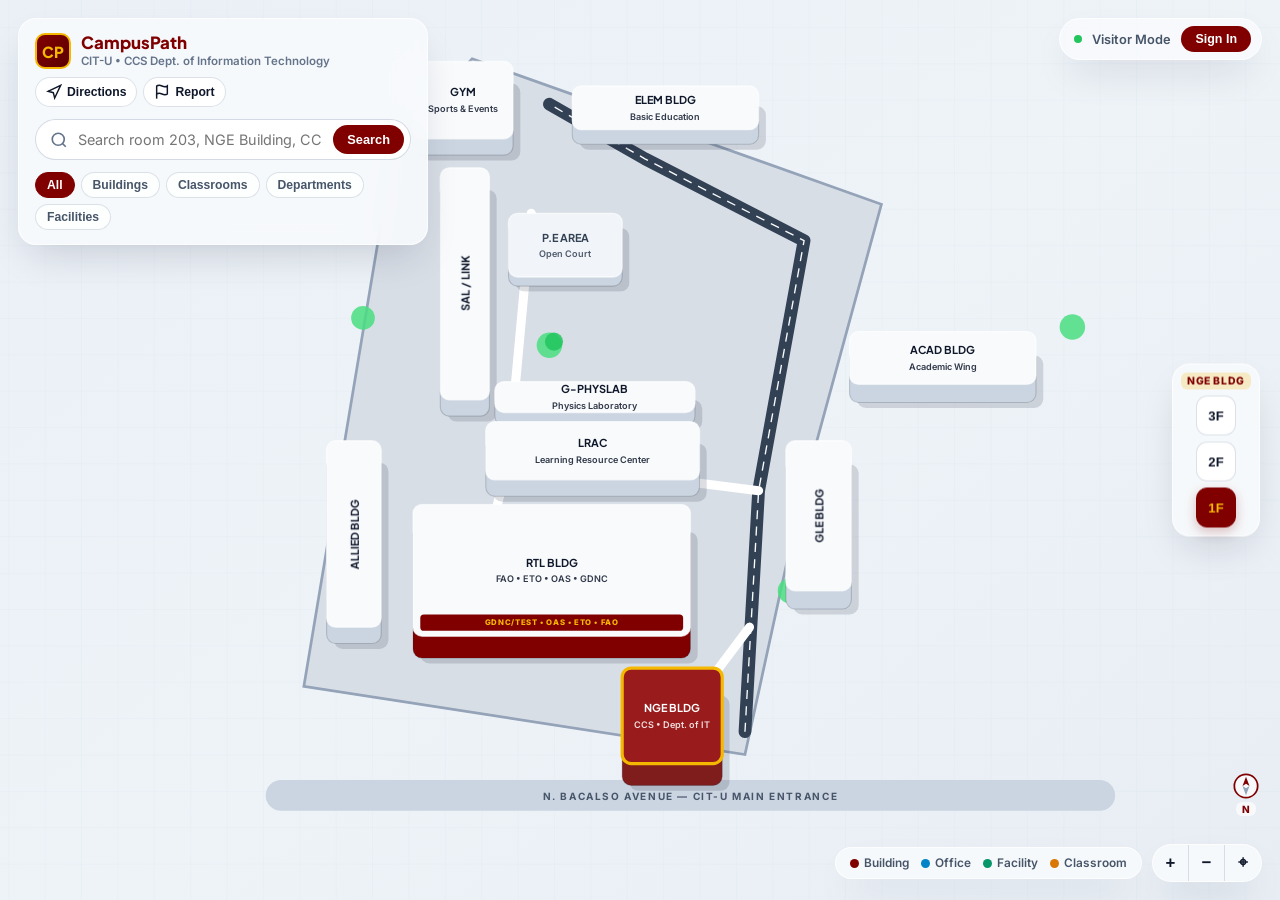
==== src/main/resources/static/index.html @ 9e11b443 "frontend added" ====
<!DOCTYPE html>
<html lang="en">
<head>
    <meta charset="UTF-8">
    <meta name="viewport" content="width=device-width, initial-scale=1.0">
    <title>CampusPath | CIT-U Interactive Campus Wayfinding</title>
    <link rel="preconnect" href="https://fonts.googleapis.com">
    <link rel="preconnect" href="https://fonts.gstatic.com" crossorigin>
    <link href="https://fonts.googleapis.com/css2?family=Inter:wght@400;500;600;700&family=Plus+Jakarta+Sans:wght@600;700;800&display=swap" rel="stylesheet">
    <link rel="stylesheet" href="css/styles.css">
</head>
<body>
    <!-- Full-Bleed 2.5D Interactive Campus Map Canvas -->
    <div id="mapViewport" class="map-viewport" aria-label="Interactive CIT-U Campus Map">
        <svg id="campusSvg" class="campus-svg" viewBox="0 0 1400 950" preserveAspectRatio="xMidYMid slice">
            <defs>
                <filter id="softShadow" x="-20%" y="-20%" width="140%" height="140%">
                    <feDropShadow dx="0" dy="8" stdDeviation="8" flood-color="#0f172a" flood-opacity="0.14"/>
                </filter>
                <filter id="pinShadow" x="-40%" y="-40%" width="180%" height="180%">
                    <feDropShadow dx="0" dy="4" stdDeviation="4" flood-color="#0f172a" flood-opacity="0.28"/>
                </filter>
                <linearGradient id="groundGrad" x1="0%" y1="0%" x2="100%" y2="100%">
                    <stop offset="0%" stop-color="#e8eef5"/>
                    <stop offset="50%" stop-color="#eef3f8"/>
                    <stop offset="100%" stop-color="#e2e9f0"/>
                </linearGradient>
                <linearGradient id="maroonRoof" x1="0%" y1="0%" x2="100%" y2="100%">
                    <stop offset="0%" stop-color="#991b1b"/>
                    <stop offset="100%" stop-color="#800000"/>
                </linearGradient>
                <linearGradient id="goldAccent" x1="0%" y1="0%" x2="100%" y2="100%">
                    <stop offset="0%" stop-color="#fcd34d"/>
                    <stop offset="100%" stop-color="#f5b800"/>
                </linearGradient>
                <pattern id="gridPattern" width="40" height="40" patternUnits="userSpaceOnUse">
                    <path d="M 40 0 L 0 0 0 40" fill="none" stroke="#cbd5e1" stroke-width="0.6" stroke-opacity="0.45"/>
                </pattern>
            </defs>

            <g id="mapWorld">
                <!-- Base Campus Ground -->
                <rect x="-400" y="-400" width="2200" height="1750" fill="url(#groundGrad)"/>
                <rect x="-400" y="-400" width="2200" height="1750" fill="url(#gridPattern)"/>

                <!-- CIT-U Vicinity Map Perimeter & Roadway -->
                <g id="campusRoads" pointer-events="none">
                    <!-- Campus Ground Polygon (matching CIT-U Vicinity Map) -->
                    <polygon points="430,75 880,235 790,565 730,840 245,765 345,165" fill="#d8dee6" stroke="#94a3b8" stroke-width="3"/>

                    <!-- Main Internal Campus Road (East-to-North curve) -->
                    <path d="M 730 815 L 745 550 L 795 275 L 620 185 L 515 125" fill="none" stroke="#334155" stroke-width="14" stroke-linecap="round" stroke-linejoin="round"/>
                    <path d="M 730 815 L 745 550 L 795 275 L 620 185 L 515 125" fill="none" stroke="#f8fafc" stroke-width="1.5" stroke-dasharray="10 8"/>

                    <!-- Secondary Walkways -->
                    <path d="M 745 550 L 470 515 L 430 680" fill="none" stroke="#ffffff" stroke-width="10" stroke-linecap="round" stroke-linejoin="round"/>
                    <path d="M 735 700 L 660 800" fill="none" stroke="#ffffff" stroke-width="10" stroke-linecap="round"/>
                    <path d="M 470 515 L 495 245" fill="none" stroke="#ffffff" stroke-width="10" stroke-linecap="round"/>

                    <!-- N. Bacalso Ave / South Entrance -->
                    <path d="M 220 885 L 1120 885" stroke="#cbd5e1" stroke-width="34" stroke-linecap="round"/>
                    <text x="670" y="890" text-anchor="middle" class="road-label">N. BACALSO AVENUE — CIT-U MAIN ENTRANCE</text>
                </g>

                <!-- Trees & Campus Landscaping -->
                <g id="campusTrees" pointer-events="none">
                    <circle cx="515" cy="390" r="14" fill="#4ade80" opacity="0.85"/>
                    <circle cx="520" cy="386" r="10" fill="#22c55e" opacity="0.85"/>
                    <circle cx="885" cy="395" r="15" fill="#4ade80" opacity="0.85"/>
                    <circle cx="890" cy="391" r="10" fill="#22c55e" opacity="0.85"/>
                    <circle cx="620" cy="660" r="14" fill="#4ade80" opacity="0.85"/>
                    <circle cx="780" cy="660" r="14" fill="#4ade80" opacity="0.85"/>
                    <circle cx="310" cy="360" r="13" fill="#4ade80" opacity="0.85"/>
                    <circle cx="1090" cy="370" r="14" fill="#4ade80" opacity="0.85"/>
                </g>

                <!-- 2.5D Isometric Building Footprints (rendered & enhanced by map.js) -->
                <g id="buildingsLayer"></g>

                <!-- Active Building Floor Plan Overlay (when inspecting 1F/2F/3F) -->
                <g id="floorPlanLayer"></g>

                <!-- Route Guidance Polyline Layer -->
                <g id="routeLayer"></g>

                <!-- Color-Coded Location Pins Layer -->
                <g id="pinsLayer"></g>
            </g>
        </svg>

        <!-- Compass Rose -->
        <div class="compass-badge" title="Campus Orientation (North Up)">
            <svg width="28" height="28" viewBox="0 0 24 24" fill="none">
                <circle cx="12" cy="12" r="10" stroke="#800000" stroke-width="1.5" fill="rgba(248,250,252,0.9)"/>
                <polygon points="12,4 15,12 12,10 9,12" fill="#800000"/>
                <polygon points="12,20 15,12 12,14 9,12" fill="#94a3b8"/>
            </svg>
            <span>N</span>
        </div>
    </div>

    <!-- TOP-LEFT FLOATING OMNI-SEARCH & ACTION BAR -->
    <aside class="floating-top-left">
        <div class="brand-search-card glass-panel">
            <div class="brand-row">
                <div class="brand-identity">
                    <span class="brand-crest">CP</span>
                    <div>
                        <h1 class="brand-title">CampusPath</h1>
                        <p class="brand-subtitle">CIT-U • CCS Dept. of Information Technology</p>
                    </div>
                </div>
                <div class="quick-nav-actions">
                    <button id="toggleDirectionsBtn" class="icon-pill-btn" title="Campus Directions">
                        <svg width="16" height="16" viewBox="0 0 24 24" fill="none" stroke="currentColor" stroke-width="2.2">
                            <polygon points="3 11 22 2 13 21 11 13 3 11"/>
                        </svg>
                        <span>Directions</span>
                    </button>
                    <button id="openReportNavBtn" class="icon-pill-btn" title="Report Outdated Info">
                        <svg width="16" height="16" viewBox="0 0 24 24" fill="none" stroke="currentColor" stroke-width="2.2">
                            <path d="M4 15s1-1 4-1 5 2 8 2 4-1 4-1V3s-1 1-4 1-5-2-8-2-4 1-4 1z"/>
                            <line x1="4" y1="22" x2="4" y2="15"/>
                        </svg>
                        <span>Report</span>
                    </button>
                    <button id="openAdminBtn" class="icon-pill-btn admin-only hidden" title="Administrator Dashboard">
                        <svg width="16" height="16" viewBox="0 0 24 24" fill="none" stroke="currentColor" stroke-width="2.2">
                            <rect x="3" y="3" width="7" height="7"/><rect x="14" y="3" width="7" height="7"/>
                            <rect x="14" y="14" width="7" height="7"/><rect x="3" y="14" width="7" height="7"/>
                        </svg>
                        <span>Admin</span>
                    </button>
                </div>
            </div>

            <!-- Omni-Search Input Pill -->
            <div class="search-pill">
                <svg class="search-icon" width="18" height="18" viewBox="0 0 24 24" fill="none" stroke="currentColor" stroke-width="2.2">
                    <circle cx="11" cy="11" r="8"/><line x1="21" y1="21" x2="16.65" y2="16.65"/>
                </svg>
                <input
                    type="text"
                    id="omniSearchInput"
                    placeholder="Search room 203, NGE Building, CCS, Wildcat Lab..."
                    autocomplete="off"
                    aria-label="Search campus locations"
                >
                <button id="clearSearchBtn" class="clear-btn hidden" title="Clear search">&times;</button>
                <button id="searchSubmitBtn" class="search-go-btn">Search</button>
            </div>

            <!-- Instant Category Filter Chips -->
            <div class="filter-chips" role="tablist" aria-label="Location categories">
                <button class="chip active" data-category="ALL">All</button>
                <button class="chip" data-category="BUILDING">Buildings</button>
                <button class="chip" data-category="CLASSROOM">Classrooms</button>
                <button class="chip" data-category="DEPARTMENT">Departments</button>
                <button class="chip" data-category="FACILITY">Facilities</button>
            </div>
        </div>

        <!-- Search Results / Empty State Dropdown -->
        <div id="searchResultsPanel" class="search-results-panel glass-panel hidden"></div>

        <!-- Route Guidance Overlay Card (MazeMap-inspired) -->
        <div id="routePanel" class="route-panel glass-panel hidden">
            <div class="panel-header">
                <div>
                    <span class="eyebrow">Campus Navigation</span>
                    <h2>Route Guidance</h2>
                </div>
                <button id="closeRouteBtn" class="close-icon-btn" aria-label="Close route guidance">&times;</button>
            </div>

            <div class="route-inputs">
                <div class="route-field">
                    <span class="dot origin-dot"></span>
                    <select id="startLocationSelect" aria-label="Starting Point">
                        <option value="">Select Starting Point...</option>
                    </select>
                </div>
                <button id="swapRouteBtn" class="swap-btn" title="Swap origin and destination">⇅</button>
                <div class="route-field">
                    <span class="dot dest-dot"></span>
                    <select id="destinationSelect" aria-label="Destination">
                        <option value="">Select Destination...</option>
                    </select>
                </div>
            </div>

            <div id="routeValidationBanner" class="validation-banner hidden"></div>

            <div class="route-actions">
                <button id="getDirectionsBtn" class="primary-btn full-width">Get Directions</button>
            </div>

            <div id="routeGuidanceResult" class="route-guidance-result hidden"></div>
        </div>
    </aside>

    <!-- TOP-RIGHT AUTHENTICATION & ROLE-AWARE ACCOUNT PILL -->
    <header class="floating-top-right">
        <div id="authLoggedOutPill" class="account-pill glass-panel">
            <span class="guest-dot"></span>
            <span class="account-status-text">Visitor Mode</span>
            <button id="openLoginModalBtn" class="pill-cta-btn">Sign In</button>
        </div>

        <div id="authLoggedInPill" class="account-pill glass-panel hidden">
            <div id="userAvatar" class="user-avatar">U</div>
            <div class="user-meta">
                <span id="userNameLabel" class="user-name">User</span>
                <span id="userRoleBadge" class="role-badge">STUDENT</span>
            </div>
            <button id="logoutBtn" class="pill-ghost-btn">Logout</button>
        </div>
    </header>

    <!-- SIDE-DOCKED VERTICAL FLOOR SWITCHER (1F, 2F, 3F) -->
    <div id="floorSwitcher" class="floor-switcher glass-panel hidden" aria-label="Building Floor Switcher">
        <div class="floor-building-tag" id="floorBuildingLabel">NGE</div>
        <button class="floor-btn" data-floor="4">4F</button>
        <button class="floor-btn" data-floor="3">3F</button>
        <button class="floor-btn" data-floor="2">2F</button>
        <button class="floor-btn active" data-floor="1">1F</button>
    </div>

    <!-- BOTTOM-RIGHT MAP CONTROLS & PIN LEGEND -->
    <div class="floating-bottom-right">
        <div class="legend-pill glass-panel">
            <span class="legend-item"><i class="pin-dot building"></i>Building</span>
            <span class="legend-item"><i class="pin-dot office"></i>Office</span>
            <span class="legend-item"><i class="pin-dot facility"></i>Facility</span>
            <span class="legend-item"><i class="pin-dot classroom"></i>Classroom</span>
        </div>
        <div class="zoom-controls glass-panel">
            <button id="zoomInBtn" title="Zoom In">+</button>
            <button id="zoomOutBtn" title="Zoom Out">&minus;</button>
            <button id="resetViewBtn" title="Reset Campus View">&#8982;</button>
        </div>
    </div>

    <!-- SLIDE-OVER LOCATION DETAIL CARD (Mappedin & Concept3D-inspired) -->
    <section id="detailDrawer" class="detail-drawer glass-panel hidden" aria-label="Location Details">
        <button id="closeDetailBtn" class="close-icon-btn drawer-close" aria-label="Close location details">&times;</button>
        <div id="detailContent"></div>
    </section>

    <!-- LOGIN MODAL -->
    <div id="loginModal" class="modal-backdrop hidden" role="dialog" aria-modal="true" aria-labelledby="loginModalTitle">
        <div class="modal-card glass-panel">
            <div class="panel-header">
                <div>
                    <span class="eyebrow">CIT-U Account</span>
                    <h2 id="loginModalTitle">Sign in to CampusPath</h2>
                </div>
                <button id="closeLoginModalBtn" class="close-icon-btn" aria-label="Close login">&times;</button>
            </div>
            <form id="loginForm" class="modal-form">
                <label class="field-label">
                    Institutional Email
                    <input type="email" id="loginEmail" placeholder="e.g. albert.reyna@cit.edu" required>
                </label>
                <label class="field-label">
                    Password
                    <input type="password" id="loginPassword" placeholder="Enter your password" required>
                </label>
                <div id="loginErrorMsg" class="validation-banner hidden"></div>
                <button type="submit" class="primary-btn full-width">Sign In</button>
            </form>
        </div>
    </div>

    <!-- INFORMATION REPORTING MODAL -->
    <div id="reportModal" class="modal-backdrop hidden" role="dialog" aria-modal="true" aria-labelledby="reportModalTitle">
        <div class="modal-card glass-panel">
            <div class="panel-header">
                <div>
                    <span class="eyebrow">Help Keep CampusPath Accurate</span>
                    <h2 id="reportModalTitle">Report Outdated Info</h2>
                </div>
                <button id="closeReportModalBtn" class="close-icon-btn" aria-label="Close report modal">&times;</button>
            </div>
            <form id="reportForm" class="modal-form">
                <label class="field-label">
                    Location
                    <select id="reportLocationSelect" required></select>
                </label>
                <label class="field-label">
                    Issue Description
                    <textarea id="reportMessage" rows="4" placeholder="Describe what is outdated or incorrect (e.g., room reassigned, new office hours, closed entrance)..." required></textarea>
                </label>
                <div id="reportFeedbackBanner" class="feedback-banner hidden"></div>
                <button type="submit" class="primary-btn full-width">Submit Report</button>
            </form>
        </div>
    </div>

    <!-- ADMINISTRATOR DASHBOARD DRAWER (Visible Only to ADMIN Role) -->
    <div id="adminModal" class="modal-backdrop hidden" role="dialog" aria-modal="true" aria-labelledby="adminModalTitle">
        <div class="admin-drawer glass-panel">
            <div class="panel-header admin-header">
                <div>
                    <span class="eyebrow">Administrator Workspace</span>
                    <h2 id="adminModalTitle">CampusPath Management Console</h2>
                </div>
                <button id="closeAdminModalBtn" class="close-icon-btn" aria-label="Close admin console">&times;</button>
            </div>

            <div class="admin-tabs" role="tablist">
                <button class="admin-tab active" data-admin-tab="locations">Locations</button>
                <button class="admin-tab" data-admin-tab="buildingsRooms">Buildings &amp; Floors / Rooms</button>
                <button class="admin-tab" data-admin-tab="reports">Location Reports Queue</button>
            </div>

            <div class="admin-body">
                <!-- TAB 1: LOCATIONS CRUD -->
                <div id="adminTabLocations" class="admin-tab-pane active">
                    <form id="adminLocationForm" class="admin-form-grid">
                        <input type="hidden" id="editLocationId">
                        <input type="text" id="adminLocName" placeholder="Location Name (e.g., NGE Building)" required>
                        <select id="adminLocType" required>
                            <option value="Building">Building</option>
                            <option value="Office">Office</option>
                            <option value="Facility">Facility</option>
                            <option value="Classroom">Classroom</option>
                        </select>
                        <input type="text" id="adminLocDesc" placeholder="Description / Coordinates / Notes" required>
                        <div class="form-btn-group">
                            <button type="submit" id="saveLocationBtn" class="primary-btn">Add Location</button>
                            <button type="button" id="cancelEditLocBtn" class="ghost-btn hidden">Cancel</button>
                        </div>
                    </form>
                    <div id="adminLocationsTable" class="admin-table-wrap"></div>
                </div>

                <!-- TAB 2: BUILDINGS & FLOORS / ROOMS CRUD -->
                <div id="adminTabBuildingsRooms" class="admin-tab-pane">
                    <div class="admin-split-grid">
                        <div class="admin-subcard">
                            <h3>Buildings</h3>
                            <form id="adminBuildingForm" class="admin-form-stack">
                                <input type="hidden" id="editBuildingId">
                                <input type="text" id="adminBldName" placeholder="Building Name (e.g., NGE Building)" required>
                                <input type="text" id="adminBldDesc" placeholder="Building Description" required>
                                <select id="adminBldLocSelect" required></select>
                                <div class="form-btn-group">
                                    <button type="submit" id="saveBuildingBtn" class="primary-btn">Add Building</button>
                                    <button type="button" id="cancelEditBldBtn" class="ghost-btn hidden">Cancel</button>
                                </div>
                            </form>
                            <div id="adminBuildingsTable" class="admin-table-wrap"></div>
                        </div>

                        <div class="admin-subcard">
                            <h3>Floors &amp; Rooms</h3>
                            <form id="adminRoomForm" class="admin-form-stack">
                                <input type="hidden" id="editRoomId">
                                <div class="two-col">
                                    <select id="adminRoomBuildingSelect" required></select>
                                    <select id="adminRoomDeptSelect" required></select>
                                </div>
                                <div class="three-col">
                                    <input type="text" id="adminRoomNumber" placeholder="Room # (e.g., 203)" required>
                                    <input type="text" id="adminRoomName" placeholder="Room Name (e.g., IT Lab 2)" required>
                                    <select id="adminRoomFloor" required>
                                        <option value="1">1F (Floor 1)</option>
                                        <option value="2">2F (Floor 2)</option>
                                        <option value="3">3F (Floor 3)</option>
                                        <option value="4">4F (Floor 4)</option>
                                    </select>
                                </div>
                                <div class="form-btn-group">
                                    <button type="submit" id="saveRoomBtn" class="primary-btn">Add Room</button>
                                    <button type="button" id="cancelEditRoomBtn" class="ghost-btn hidden">Cancel</button>
                                </div>
                            </form>
                            <div id="adminRoomsTable" class="admin-table-wrap"></div>
                        </div>
                    </div>
                </div>

                <!-- TAB 3: LOCATION REPORTS QUEUE -->
                <div id="adminTabReports" class="admin-tab-pane">
                    <div class="reports-toolbar">
                        <span class="toolbar-label">Filter Queue:</span>
                        <div class="filter-chips">
                            <button class="chip report-filter active" data-report-status="ALL">All</button>
                            <button class="chip report-filter" data-report-status="PENDING">PENDING</button>
                            <button class="chip report-filter" data-report-status="RESOLVED">RESOLVED</button>
                        </div>
                    </div>
                    <div id="adminReportsTable" class="admin-table-wrap"></div>
                </div>
            </div>
        </div>
    </div>

    <script src="js/map.js"></script>
    <script src="js/app.js"></script>
</body>
</html>
---- src/main/resources/static/css/styles.css ----
:root {
    --maroon: #800000;
    --maroon-dark: #5c0000;
    --maroon-soft: rgba(128, 0, 0, 0.1);
    --gold: #F5B800;
    --gold-soft: rgba(245, 184, 0, 0.22);
    --surface: rgba(248, 250, 252, 0.9);
    --surface-solid: #F8FAFC;
    --text-primary: #0f172a;
    --text-secondary: #475569;
    --text-muted: #64748b;
    --border: rgba(148, 163, 184, 0.32);
    --shadow-lg: 0 18px 40px -12px rgba(15, 23, 42, 0.18);
    --shadow-md: 0 10px 25px -8px rgba(15, 23, 42, 0.14);
    --radius-lg: 18px;
    --radius-md: 12px;
    --radius-pill: 9999px;

    /* Category Pin Colors */
    --pin-building: #800000;
    --pin-office: #0284c7;
    --pin-facility: #059669;
    --pin-classroom: #d97706;
}

* {
    box-sizing: border-box;
}

html, body {
    margin: 0;
    padding: 0;
    width: 100%;
    height: 100%;
    overflow: hidden;
    font-family: 'Inter', -apple-system, BlinkMacSystemFont, 'Segoe UI', sans-serif;
    color: var(--text-primary);
    background: #e2e8f0;
    -webkit-font-smoothing: antialiased;
}

h1, h2, h3, .brand-title {
    font-family: 'Plus Jakarta Sans', 'Inter', sans-serif;
}

.hidden {
    display: none !important;
}

.glass-panel {
    background: var(--surface);
    backdrop-filter: blur(16px);
    -webkit-backdrop-filter: blur(16px);
    border: 1px solid rgba(255, 255, 255, 0.72);
    box-shadow: var(--shadow-lg);
}

/* --- MAP VIEWPORT --- */
.map-viewport {
    position: fixed;
    inset: 0;
    width: 100vw;
    height: 100vh;
    cursor: grab;
    user-select: none;
    touch-action: none;
}

.map-viewport:active {
    cursor: grabbing;
}

.campus-svg {
    width: 100%;
    height: 100%;
    display: block;
}

.road-label {
    font-size: 11px;
    font-weight: 700;
    letter-spacing: 0.16em;
    fill: #475569;
}

.zone-label {
    font-size: 10px;
    font-weight: 700;
    letter-spacing: 0.12em;
    fill: #15803d;
}

.building-label {
    font-family: 'Plus Jakarta Sans', sans-serif;
    font-size: 12px;
    font-weight: 700;
    fill: #0f172a;
    pointer-events: none;
}

.building-sublabel {
    font-size: 10px;
    font-weight: 600;
    fill: #475569;
    pointer-events: none;
}

.compass-badge {
    position: fixed;
    bottom: 84px;
    right: 20px;
    display: flex;
    flex-direction: column;
    align-items: center;
    gap: 2px;
    pointer-events: none;
    z-index: 15;
}

.compass-badge span {
    font-size: 10px;
    font-weight: 800;
    color: var(--maroon);
    background: rgba(248, 250, 252, 0.9);
    padding: 1px 6px;
    border-radius: 6px;
}

/* --- FLOATING TOP-LEFT OMNI-SEARCH --- */
.floating-top-left {
    position: fixed;
    top: 18px;
    left: 18px;
    width: min(410px, calc(100vw - 36px));
    display: flex;
    flex-direction: column;
    gap: 10px;
    z-index: 30;
    max-height: calc(100vh - 36px);
    pointer-events: none;
}

.floating-top-left > * {
    pointer-events: auto;
}

.brand-search-card {
    border-radius: var(--radius-lg);
    padding: 14px 16px;
    display: flex;
    flex-direction: column;
    gap: 12px;
}

.brand-row {
    display: flex;
    align-items: center;
    justify-content: space-between;
    gap: 8px;
    flex-wrap: wrap;
}

.brand-identity {
    display: flex;
    align-items: center;
    gap: 10px;
}

.brand-crest {
    width: 36px;
    height: 36px;
    border-radius: 10px;
    background: linear-gradient(135deg, var(--maroon), var(--maroon-dark));
    color: var(--gold);
    display: grid;
    place-items: center;
    font-family: 'Plus Jakarta Sans', sans-serif;
    font-weight: 800;
    font-size: 0.95rem;
    border: 2px solid var(--gold);
    flex-shrink: 0;
}

.brand-title {
    margin: 0;
    font-size: 1.05rem;
    font-weight: 800;
    color: var(--maroon);
    line-height: 1.1;
}

.brand-subtitle {
    margin: 2px 0 0;
    font-size: 0.72rem;
    font-weight: 600;
    color: var(--text-muted);
}

.quick-nav-actions {
    display: flex;
    gap: 6px;
    align-items: center;
}

.icon-pill-btn {
    display: inline-flex;
    align-items: center;
    gap: 5px;
    padding: 6px 10px;
    border-radius: var(--radius-pill);
    border: 1px solid var(--border);
    background: #ffffff;
    color: var(--text-primary);
    font-size: 0.76rem;
    font-weight: 600;
    cursor: pointer;
    transition: all 0.16s ease;
}

.icon-pill-btn:hover {
    border-color: var(--maroon);
    color: var(--maroon);
    background: var(--maroon-soft);
}

.icon-pill-btn.active {
    background: var(--maroon);
    color: #ffffff;
    border-color: var(--maroon);
}

.icon-pill-btn.admin-only {
    background: var(--gold-soft);
    border-color: var(--gold);
    color: #78350f;
}

.search-pill {
    display: flex;
    align-items: center;
    gap: 8px;
    background: #ffffff;
    border: 1.5px solid rgba(148, 163, 184, 0.4);
    border-radius: var(--radius-pill);
    padding: 5px 6px 5px 14px;
    transition: border-color 0.18s ease, box-shadow 0.18s ease;
}

.search-pill:focus-within {
    border-color: var(--maroon);
    box-shadow: 0 0 0 3px rgba(128, 0, 0, 0.12);
}

.search-icon {
    color: var(--text-muted);
    flex-shrink: 0;
}

.search-pill input {
    border: none;
    outline: none;
    background: transparent;
    flex: 1;
    min-width: 0;
    font-size: 0.9rem;
    color: var(--text-primary);
    font-family: inherit;
}

.clear-btn {
    border: none;
    background: #e2e8f0;
    color: var(--text-secondary);
    width: 22px;
    height: 22px;
    border-radius: 50%;
    cursor: pointer;
    font-size: 1rem;
    line-height: 1;
    display: grid;
    place-items: center;
}

.search-go-btn {
    border: none;
    background: var(--maroon);
    color: #ffffff;
    padding: 7px 14px;
    border-radius: var(--radius-pill);
    font-size: 0.8rem;
    font-weight: 600;
    cursor: pointer;
    transition: background 0.16s ease;
}

.search-go-btn:hover {
    background: var(--maroon-dark);
}

.filter-chips {
    display: flex;
    gap: 6px;
    flex-wrap: wrap;
}

.chip {
    border: 1px solid var(--border);
    background: rgba(255, 255, 255, 0.85);
    color: var(--text-secondary);
    padding: 5px 11px;
    border-radius: var(--radius-pill);
    font-size: 0.76rem;
    font-weight: 600;
    cursor: pointer;
    transition: all 0.16s ease;
}

.chip:hover {
    border-color: var(--maroon);
    color: var(--maroon);
}

.chip.active {
    background: var(--maroon);
    color: #ffffff;
    border-color: var(--maroon);
}

/* --- SEARCH RESULTS DROPDOWN --- */
.search-results-panel {
    border-radius: var(--radius-lg);
    padding: 12px;
    max-height: 46vh;
    overflow-y: auto;
    display: flex;
    flex-direction: column;
    gap: 8px;
}

.result-group-title {
    font-size: 0.72rem;
    font-weight: 700;
    text-transform: uppercase;
    letter-spacing: 0.08em;
    color: var(--text-muted);
    margin: 4px 4px 2px;
}

.result-item {
    display: flex;
    align-items: center;
    justify-content: space-between;
    gap: 10px;
    padding: 10px 12px;
    border-radius: var(--radius-md);
    background: #ffffff;
    border: 1px solid rgba(226, 232, 240, 0.9);
    cursor: pointer;
    transition: transform 0.12s ease, border-color 0.15s ease;
}

.result-item:hover {
    border-color: var(--maroon);
    transform: translateY(-1px);
}

.result-main {
    display: flex;
    flex-direction: column;
    gap: 2px;
    min-width: 0;
}

.result-title {
    font-size: 0.88rem;
    font-weight: 700;
    color: var(--text-primary);
    white-space: nowrap;
    overflow: hidden;
    text-overflow: ellipsis;
}

.result-sub {
    font-size: 0.76rem;
    color: var(--text-muted);
}

.type-badge {
    font-size: 0.68rem;
    font-weight: 700;
    padding: 3px 8px;
    border-radius: var(--radius-pill);
    text-transform: uppercase;
    letter-spacing: 0.04em;
    flex-shrink: 0;
}

.type-badge.building { background: rgba(128, 0, 0, 0.12); color: var(--maroon); }
.type-badge.office { background: rgba(2, 132, 199, 0.12); color: #0369a1; }
.type-badge.facility { background: rgba(5, 150, 105, 0.12); color: #047857; }
.type-badge.classroom { background: rgba(217, 119, 6, 0.14); color: #b45309; }
.type-badge.department { background: rgba(100, 116, 139, 0.15); color: #334155; }

.empty-state-card {
    text-align: center;
    padding: 20px 16px;
    background: #ffffff;
    border-radius: var(--radius-md);
    border: 1px dashed var(--border);
}

.empty-state-card h3 {
    margin: 0 0 6px;
    font-size: 0.98rem;
    color: var(--maroon);
}

.empty-state-card p {
    margin: 0 0 12px;
    font-size: 0.82rem;
    color: var(--text-secondary);
}

/* --- ROUTE GUIDANCE PANEL --- */
.route-panel {
    border-radius: var(--radius-lg);
    padding: 16px;
    display: flex;
    flex-direction: column;
    gap: 12px;
    max-height: 55vh;
    overflow-y: auto;
}

.panel-header {
    display: flex;
    align-items: flex-start;
    justify-content: space-between;
    gap: 12px;
}

.panel-header h2 {
    margin: 2px 0 0;
    font-size: 1.05rem;
    color: var(--text-primary);
}

.eyebrow {
    font-size: 0.68rem;
    font-weight: 700;
    text-transform: uppercase;
    letter-spacing: 0.08em;
    color: var(--maroon);
}

.close-icon-btn {
    border: none;
    background: rgba(148, 163, 184, 0.2);
    color: var(--text-primary);
    width: 28px;
    height: 28px;
    border-radius: 50%;
    font-size: 1.15rem;
    line-height: 1;
    cursor: pointer;
    display: grid;
    place-items: center;
    flex-shrink: 0;
}

.close-icon-btn:hover {
    background: rgba(128, 0, 0, 0.14);
    color: var(--maroon);
}

.route-inputs {
    position: relative;
    display: flex;
    flex-direction: column;
    gap: 8px;
}

.route-field {
    display: flex;
    align-items: center;
    gap: 10px;
    background: #ffffff;
    border: 1px solid var(--border);
    border-radius: var(--radius-md);
    padding: 8px 12px;
}

.route-field select {
    border: none;
    outline: none;
    background: transparent;
    flex: 1;
    font-size: 0.86rem;
    color: var(--text-primary);
    font-family: inherit;
    min-width: 0;
}

.dot {
    width: 10px;
    height: 10px;
    border-radius: 50%;
    flex-shrink: 0;
}

.origin-dot {
    background: var(--maroon);
    box-shadow: 0 0 0 3px rgba(128, 0, 0, 0.18);
}

.dest-dot {
    background: var(--gold);
    box-shadow: 0 0 0 3px rgba(245, 184, 0, 0.28);
}

.swap-btn {
    position: absolute;
    right: 12px;
    top: 50%;
    transform: translateY(-50%);
    width: 28px;
    height: 28px;
    border-radius: 50%;
    border: 1px solid var(--border);
    background: #ffffff;
    color: var(--maroon);
    font-weight: 700;
    cursor: pointer;
    box-shadow: var(--shadow-md);
}

.validation-banner {
    padding: 9px 12px;
    border-radius: var(--radius-md);
    background: #fef2f2;
    border: 1px solid #fecaca;
    color: #991b1b;
    font-size: 0.8rem;
    font-weight: 600;
}

.feedback-banner {
    padding: 10px 12px;
    border-radius: var(--radius-md);
    background: #fffbeb;
    border: 1px solid #fde68a;
    color: #92400e;
    font-size: 0.82rem;
    font-weight: 600;
}

.feedback-banner.success {
    background: #ecfdf5;
    border-color: #a7f3d0;
    color: #065f46;
}

.route-guidance-result {
    background: #ffffff;
    border: 1px solid var(--border);
    border-radius: var(--radius-md);
    padding: 12px;
}

.route-summary-bar {
    display: flex;
    justify-content: space-between;
    align-items: center;
    padding-bottom: 8px;
    margin-bottom: 8px;
    border-bottom: 1px solid #e2e8f0;
    font-size: 0.8rem;
    font-weight: 700;
    color: var(--maroon);
}

.route-steps {
    margin: 0;
    padding-left: 18px;
    display: flex;
    flex-direction: column;
    gap: 6px;
    font-size: 0.82rem;
    color: var(--text-secondary);
}

/* --- TOP-RIGHT ACCOUNT PILL --- */
.floating-top-right {
    position: fixed;
    top: 18px;
    right: 18px;
    z-index: 30;
}

.account-pill {
    display: flex;
    align-items: center;
    gap: 10px;
    padding: 7px 10px 7px 14px;
    border-radius: var(--radius-pill);
}

.guest-dot {
    width: 8px;
    height: 8px;
    border-radius: 50%;
    background: #22c55e;
}

.account-status-text {
    font-size: 0.8rem;
    font-weight: 600;
    color: var(--text-secondary);
}

.pill-cta-btn {
    border: none;
    background: var(--maroon);
    color: #ffffff;
    padding: 6px 14px;
    border-radius: var(--radius-pill);
    font-size: 0.78rem;
    font-weight: 600;
    cursor: pointer;
}

.pill-ghost-btn {
    border: 1px solid var(--border);
    background: #ffffff;
    color: var(--text-primary);
    padding: 5px 12px;
    border-radius: var(--radius-pill);
    font-size: 0.76rem;
    font-weight: 600;
    cursor: pointer;
}

.user-avatar {
    width: 30px;
    height: 30px;
    border-radius: 50%;
    background: var(--maroon);
    color: var(--gold);
    display: grid;
    place-items: center;
    font-weight: 800;
    font-size: 0.82rem;
}

.user-meta {
    display: flex;
    flex-direction: column;
    line-height: 1.15;
}

.user-name {
    font-size: 0.8rem;
    font-weight: 700;
}

.role-badge {
    font-size: 0.65rem;
    font-weight: 800;
    color: var(--maroon);
    letter-spacing: 0.05em;
}

/* --- SIDE-DOCKED VERTICAL FLOOR SWITCHER --- */
.floor-switcher {
    position: fixed;
    right: 20px;
    top: 50%;
    transform: translateY(-50%);
    z-index: 25;
    border-radius: var(--radius-lg);
    padding: 8px;
    display: flex;
    flex-direction: column;
    align-items: center;
    gap: 6px;
}

.floor-building-tag {
    font-size: 0.65rem;
    font-weight: 800;
    color: var(--maroon);
    letter-spacing: 0.06em;
    padding: 2px 6px;
    background: var(--gold-soft);
    border-radius: 6px;
}

.floor-btn {
    width: 40px;
    height: 40px;
    border-radius: 11px;
    border: 1px solid var(--border);
    background: #ffffff;
    color: var(--text-primary);
    font-weight: 700;
    font-size: 0.82rem;
    cursor: pointer;
    transition: all 0.16s ease;
}

.floor-btn:hover {
    border-color: var(--maroon);
    color: var(--maroon);
}

.floor-btn.active {
    background: var(--maroon);
    color: var(--gold);
    border-color: var(--maroon);
    box-shadow: 0 4px 12px rgba(128, 0, 0, 0.25);
}

/* --- BOTTOM-RIGHT MAP CONTROLS & LEGEND --- */
.floating-bottom-right {
    position: fixed;
    bottom: 18px;
    right: 18px;
    display: flex;
    align-items: center;
    gap: 10px;
    z-index: 25;
}

.legend-pill {
    display: flex;
    align-items: center;
    gap: 12px;
    padding: 8px 14px;
    border-radius: var(--radius-pill);
    font-size: 0.74rem;
    font-weight: 600;
    color: var(--text-secondary);
}

.legend-item {
    display: inline-flex;
    align-items: center;
    gap: 5px;
}

.pin-dot {
    width: 9px;
    height: 9px;
    border-radius: 50%;
    display: inline-block;
}

.pin-dot.building { background: var(--pin-building); }
.pin-dot.office { background: var(--pin-office); }
.pin-dot.facility { background: var(--pin-facility); }
.pin-dot.classroom { background: var(--pin-classroom); }

.zoom-controls {
    display: flex;
    border-radius: var(--radius-pill);
    overflow: hidden;
}

.zoom-controls button {
    width: 36px;
    height: 36px;
    border: none;
    background: transparent;
    color: var(--text-primary);
    font-size: 1.05rem;
    font-weight: 700;
    cursor: pointer;
    border-right: 1px solid var(--border);
}

.zoom-controls button:last-child {
    border-right: none;
}

.zoom-controls button:hover {
    background: var(--maroon-soft);
    color: var(--maroon);
}

/* --- SLIDE-OVER LOCATION DETAIL DRAWER --- */
.detail-drawer {
    position: fixed;
    bottom: 20px;
    left: 18px;
    width: min(400px, calc(100vw - 36px));
    border-radius: var(--radius-lg);
    padding: 18px 20px;
    z-index: 32;
    animation: slideUp 0.2s ease-out;
}

@keyframes slideUp {
    from { opacity: 0; transform: translateY(16px); }
    to { opacity: 1; transform: translateY(0); }
}

.drawer-close {
    position: absolute;
    top: 14px;
    right: 14px;
}

.detail-header {
    padding-right: 32px;
    margin-bottom: 10px;
}

.detail-title {
    margin: 6px 0 4px;
    font-size: 1.15rem;
    font-weight: 800;
    color: var(--text-primary);
}

.detail-meta-grid {
    display: grid;
    grid-template-columns: repeat(2, minmax(0, 1fr));
    gap: 8px;
    margin: 12px 0;
}

.meta-box {
    background: #ffffff;
    border: 1px solid rgba(226, 232, 240, 0.9);
    border-radius: 10px;
    padding: 8px 10px;
}

.meta-label {
    display: block;
    font-size: 0.68rem;
    font-weight: 700;
    text-transform: uppercase;
    color: var(--text-muted);
}

.meta-value {
    font-size: 0.84rem;
    font-weight: 700;
    color: var(--text-primary);
}

.detail-desc {
    margin: 0 0 14px;
    font-size: 0.86rem;
    line-height: 1.48;
    color: var(--text-secondary);
}

.detail-actions {
    display: flex;
    align-items: center;
    justify-content: space-between;
    gap: 10px;
}

.subtle-link-btn {
    border: none;
    background: transparent;
    color: var(--text-muted);
    font-size: 0.78rem;
    font-weight: 600;
    cursor: pointer;
    text-decoration: underline;
    padding: 6px 4px;
}

.subtle-link-btn:hover {
    color: var(--maroon);
}

/* --- SHARED BUTTONS & FORMS --- */
.primary-btn {
    border: none;
    background: var(--maroon);
    color: #ffffff;
    padding: 10px 16px;
    border-radius: var(--radius-md);
    font-size: 0.86rem;
    font-weight: 700;
    cursor: pointer;
    transition: background 0.16s ease;
}

.primary-btn:hover {
    background: var(--maroon-dark);
}

.primary-btn.full-width {
    width: 100%;
}

.ghost-btn {
    border: 1px solid var(--border);
    background: #ffffff;
    color: var(--text-primary);
    padding: 9px 14px;
    border-radius: var(--radius-md);
    font-size: 0.84rem;
    font-weight: 600;
    cursor: pointer;
}

.danger-btn {
    border: none;
    background: #fee2e2;
    color: #b91c1c;
    padding: 5px 10px;
    border-radius: 8px;
    font-size: 0.75rem;
    font-weight: 700;
    cursor: pointer;
}

.edit-btn {
    border: none;
    background: #fef3c7;
    color: #92400e;
    padding: 5px 10px;
    border-radius: 8px;
    font-size: 0.75rem;
    font-weight: 700;
    cursor: pointer;
}

/* --- MODALS & ADMIN DRAWER --- */
.modal-backdrop {
    position: fixed;
    inset: 0;
    background: rgba(15, 23, 42, 0.45);
    backdrop-filter: blur(4px);
    display: grid;
    place-items: center;
    padding: 16px;
    z-index: 60;
}

.modal-card {
    width: min(440px, 100%);
    border-radius: var(--radius-lg);
    padding: 22px;
}

.modal-form {
    display: flex;
    flex-direction: column;
    gap: 14px;
    margin-top: 14px;
}

.field-label {
    display: flex;
    flex-direction: column;
    gap: 6px;
    font-size: 0.8rem;
    font-weight: 700;
    color: var(--text-secondary);
}

.field-label input,
.field-label select,
.field-label textarea,
.admin-form-grid input,
.admin-form-grid select,
.admin-form-stack input,
.admin-form-stack select {
    padding: 10px 12px;
    border-radius: 10px;
    border: 1px solid var(--border);
    background: #ffffff;
    font-family: inherit;
    font-size: 0.86rem;
    color: var(--text-primary);
}

.admin-drawer {
    width: min(1060px, 100%);
    max-height: 88vh;
    border-radius: var(--radius-lg);
    padding: 22px;
    display: flex;
    flex-direction: column;
    gap: 14px;
}

.admin-tabs {
    display: flex;
    gap: 8px;
    border-bottom: 1px solid var(--border);
    padding-bottom: 10px;
    flex-wrap: wrap;
}

.admin-tab {
    border: 1px solid transparent;
    background: transparent;
    color: var(--text-secondary);
    padding: 8px 14px;
    border-radius: var(--radius-md);
    font-size: 0.84rem;
    font-weight: 700;
    cursor: pointer;
}

.admin-tab.active {
    background: var(--maroon);
    color: #ffffff;
}

.admin-body {
    overflow-y: auto;
    padding-right: 4px;
}

.admin-tab-pane {
    display: none;
    flex-direction: column;
    gap: 14px;
}

.admin-tab-pane.active {
    display: flex;
}

.admin-form-grid {
    display: grid;
    grid-template-columns: 1.2fr 0.8fr 1.6fr auto;
    gap: 8px;
    align-items: center;
}

.admin-split-grid {
    display: grid;
    grid-template-columns: 1fr 1.25fr;
    gap: 16px;
}

.admin-subcard {
    background: rgba(255, 255, 255, 0.72);
    border: 1px solid var(--border);
    border-radius: var(--radius-md);
    padding: 14px;
    display: flex;
    flex-direction: column;
    gap: 12px;
}

.admin-subcard h3 {
    margin: 0;
    font-size: 0.95rem;
    color: var(--maroon);
}

.admin-form-stack {
    display: flex;
    flex-direction: column;
    gap: 8px;
}

.two-col {
    display: grid;
    grid-template-columns: 1fr 1fr;
    gap: 8px;
}

.three-col {
    display: grid;
    grid-template-columns: 0.8fr 1.2fr 1fr;
    gap: 8px;
}

.form-btn-group {
    display: flex;
    gap: 8px;
}

.admin-table-wrap {
    overflow-x: auto;
    background: #ffffff;
    border-radius: var(--radius-md);
    border: 1px solid var(--border);
}

.admin-table {
    width: 100%;
    border-collapse: collapse;
    font-size: 0.82rem;
}

.admin-table th,
.admin-table td {
    text-align: left;
    padding: 10px 12px;
    border-bottom: 1px solid #e2e8f0;
    vertical-align: middle;
}

.admin-table th {
    background: #f8fafc;
    color: var(--maroon);
    font-weight: 700;
    font-size: 0.75rem;
    text-transform: uppercase;
}

.status-badge {
    padding: 3px 9px;
    border-radius: var(--radius-pill);
    font-size: 0.7rem;
    font-weight: 800;
    display: inline-block;
}

.status-badge.PENDING {
    background: #fef3c7;
    color: #92400e;
}

.status-badge.RESOLVED {
    background: #d1fae5;
    color: #065f46;
}

.reports-toolbar {
    display: flex;
    align-items: center;
    gap: 10px;
    flex-wrap: wrap;
}

.toolbar-label {
    font-size: 0.8rem;
    font-weight: 700;
    color: var(--text-secondary);
}

/* --- SVG INTERACTIVE ANIMATIONS --- */
.building-group {
    cursor: pointer;
    transition: opacity 0.2s ease;
}

.building-group:hover .bldg-roof {
    filter: brightness(1.06);
}

.map-pin {
    cursor: pointer;
}

.map-pin:hover .pin-circle {
    r: 12;
}

.route-polyline-animated {
    stroke-dasharray: 12 8;
    animation: routeFlow 1.2s linear infinite;
}

@keyframes routeFlow {
    to { stroke-dashoffset: -40; }
}

.pin-pulse {
    animation: pulseRing 1.8s ease-out infinite;
    transform-origin: center;
}

@keyframes pulseRing {
    0% { transform: scale(0.9); opacity: 0.85; }
    100% { transform: scale(2.1); opacity: 0; }
}

/* --- RESPONSIVE MOBILE --- */
@media (max-width: 820px) {
    .floating-top-left {
        top: 66px;
        left: 12px;
        width: calc(100vw - 24px);
    }
    .floating-top-right {
        top: 12px;
        right: 12px;
    }
    .legend-pill {
        display: none;
    }
    .floor-switcher {
        right: 12px;
        top: auto;
        bottom: 72px;
        transform: none;
    }
    .detail-drawer {
        left: 12px;
        bottom: 12px;
        width: calc(100vw - 24px);
    }
    .admin-form-grid,
    .admin-split-grid,
    .two-col,
    .three-col {
        grid-template-columns: 1fr;
    }
}
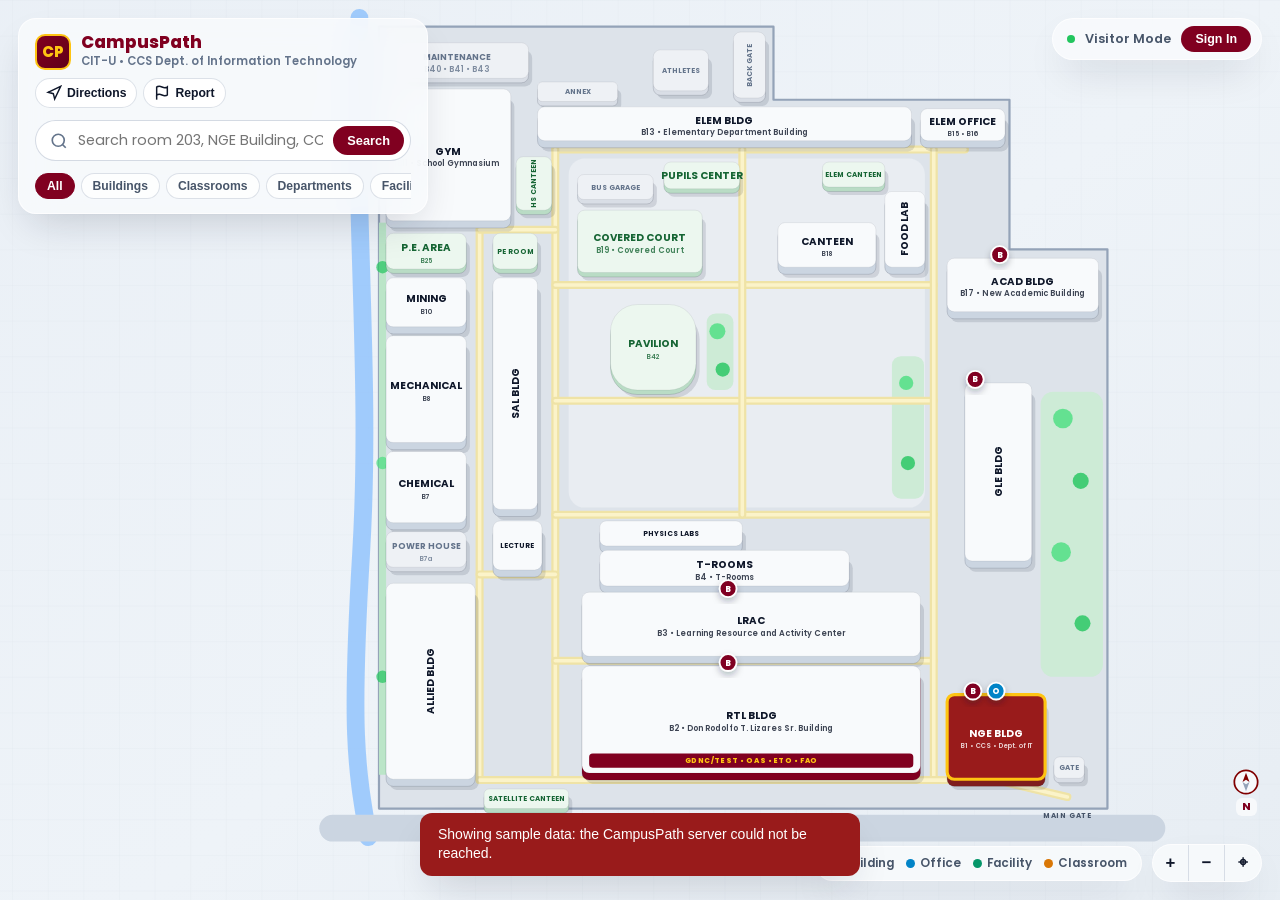
==== commit f7a41e98: "Redraw the campus map from the CIT-U Campus Directory - Buildings B1-B43 placed as on the official d" ====
--- a/src/main/resources/static/index.html
+++ b/src/main/resources/static/index.html
@@ -4,9 +4,22 @@
     <meta charset="UTF-8">
     <meta name="viewport" content="width=device-width, initial-scale=1.0">
     <title>CampusPath | CIT-U Interactive Campus Wayfinding</title>
+    <script>
+        // Phones and small tablets get the mobile app (mobile.html).
+        // "?desktop=1" (from the mobile Profile screen) keeps this full-screen map view instead.
+        (function () {
+            var params = new URLSearchParams(location.search);
+            if (params.has('desktop')) { localStorage.setItem('cp_prefer_desktop', '1'); return; }
+            if (params.has('mobile')) localStorage.removeItem('cp_prefer_desktop');
+            var small = matchMedia('(max-width: 767px), (pointer: coarse) and (max-width: 1024px)').matches;
+            if ((small || params.has('mobile')) && !localStorage.getItem('cp_prefer_desktop')) {
+                location.replace('mobile.html' + location.hash);
+            }
+        })();
+    </script>
     <link rel="preconnect" href="https://fonts.googleapis.com">
     <link rel="preconnect" href="https://fonts.gstatic.com" crossorigin>
-    <link href="https://fonts.googleapis.com/css2?family=Inter:wght@400;500;600;700&family=Plus+Jakarta+Sans:wght@600;700;800&display=swap" rel="stylesheet">
+    <link href="https://fonts.googleapis.com/css2?family=Poppins:wght@400;500;600;700;800&display=swap" rel="stylesheet">
     <link rel="stylesheet" href="css/styles.css">
 </head>
 <body>
@@ -43,35 +56,41 @@
                 <rect x="-400" y="-400" width="2200" height="1750" fill="url(#groundGrad)"/>
                 <rect x="-400" y="-400" width="2200" height="1750" fill="url(#gridPattern)"/>
 
-                <!-- CIT-U Vicinity Map Perimeter & Roadway -->
+                <!-- CIT-U campus grounds, traced from the official Campus Directory sign (north is up) -->
                 <g id="campusRoads" pointer-events="none">
-                    <!-- Campus Ground Polygon (matching CIT-U Vicinity Map) -->
-                    <polygon points="430,75 880,235 790,565 730,840 245,765 345,165" fill="#d8dee6" stroke="#94a3b8" stroke-width="3"/>
-
-                    <!-- Main Internal Campus Road (East-to-North curve) -->
-                    <path d="M 730 815 L 745 550 L 795 275 L 620 185 L 515 125" fill="none" stroke="#334155" stroke-width="14" stroke-linecap="round" stroke-linejoin="round"/>
-                    <path d="M 730 815 L 745 550 L 795 275 L 620 185 L 515 125" fill="none" stroke="#f8fafc" stroke-width="1.5" stroke-dasharray="10 8"/>
-
-                    <!-- Secondary Walkways -->
-                    <path d="M 745 550 L 470 515 L 430 680" fill="none" stroke="#ffffff" stroke-width="10" stroke-linecap="round" stroke-linejoin="round"/>
-                    <path d="M 735 700 L 660 800" fill="none" stroke="#ffffff" stroke-width="10" stroke-linecap="round"/>
-                    <path d="M 470 515 L 495 245" fill="none" stroke="#ffffff" stroke-width="10" stroke-linecap="round"/>
-
-                    <!-- N. Bacalso Ave / South Entrance -->
-                    <path d="M 220 885 L 1120 885" stroke="#cbd5e1" stroke-width="34" stroke-linecap="round"/>
-                    <text x="670" y="890" text-anchor="middle" class="road-label">N. BACALSO AVENUE — CIT-U MAIN ENTRANCE</text>
+                    <!-- Campus grounds (first polygon: the mobile view frames the map on it) -->
+                    <polygon points="292,30 735,30 735,112 1000,112 1000,280 1110,280 1110,908 292,908" fill="#dde3ea" stroke="#94a3b8" stroke-width="2.5" stroke-linejoin="round"/>
+                    <!-- River along the west side -->
+                    <path d="M 270 20 C 262 220, 284 420, 272 620 S 266 860, 280 940" fill="none" stroke="#93c5fd" stroke-width="20" stroke-linecap="round" opacity="0.85"/>
+                    <!-- Inner quadrangle (courts, pavilion, open grounds) -->
+                    <rect x="505" y="178" width="400" height="392" rx="18" fill="#e9edf2"/>
+                    <!-- Green spaces -->
+                    <rect x="292" y="250" width="8" height="620" fill="#bbe5c8"/>
+                    <rect x="660" y="352" width="30" height="86" rx="10" fill="#cdebd6"/>
+                    <rect x="1035" y="440" width="70" height="320" rx="14" fill="#cdebd6"/>
+                    <rect x="868" y="400" width="36" height="160" rx="10" fill="#cdebd6"/>
+                    <!-- N. Bacalso Avenue (main entrance) -->
+                    <path d="M 240 930 L 1160 930" stroke="#cbd5e1" stroke-width="30" stroke-linecap="round"/>
+                    <text x="700" y="934" text-anchor="middle" class="road-label">N. BACALSO AVENUE</text>
+                    <text x="1065" y="918" text-anchor="middle" class="road-label" style="font-size:8px;letter-spacing:0.08em">MAIN GATE</text>
                 </g>
 
-                <!-- Trees & Campus Landscaping -->
+                <!-- Covered walkways (drawn by map.js from the walkway network used for directions) -->
+                <g id="walkwayLayer" pointer-events="none"></g>
+
+                <!-- Trees & campus landscaping -->
                 <g id="campusTrees" pointer-events="none">
-                    <circle cx="515" cy="390" r="14" fill="#4ade80" opacity="0.85"/>
-                    <circle cx="520" cy="386" r="10" fill="#22c55e" opacity="0.85"/>
-                    <circle cx="885" cy="395" r="15" fill="#4ade80" opacity="0.85"/>
-                    <circle cx="890" cy="391" r="10" fill="#22c55e" opacity="0.85"/>
-                    <circle cx="620" cy="660" r="14" fill="#4ade80" opacity="0.85"/>
-                    <circle cx="780" cy="660" r="14" fill="#4ade80" opacity="0.85"/>
-                    <circle cx="310" cy="360" r="13" fill="#4ade80" opacity="0.85"/>
-                    <circle cx="1090" cy="370" r="14" fill="#4ade80" opacity="0.85"/>
+                    <circle cx="672" cy="372" r="9" fill="#4ade80" opacity="0.8"/>
+                    <circle cx="678" cy="415" r="8" fill="#22c55e" opacity="0.8"/>
+                    <circle cx="1060" cy="470" r="11" fill="#4ade80" opacity="0.8"/>
+                    <circle cx="1080" cy="540" r="9" fill="#22c55e" opacity="0.8"/>
+                    <circle cx="1058" cy="620" r="11" fill="#4ade80" opacity="0.8"/>
+                    <circle cx="1082" cy="700" r="9" fill="#22c55e" opacity="0.8"/>
+                    <circle cx="884" cy="430" r="8" fill="#4ade80" opacity="0.8"/>
+                    <circle cx="886" cy="520" r="8" fill="#22c55e" opacity="0.8"/>
+                    <circle cx="296" cy="300" r="7" fill="#22c55e" opacity="0.7"/>
+                    <circle cx="296" cy="520" r="7" fill="#4ade80" opacity="0.7"/>
+                    <circle cx="296" cy="760" r="7" fill="#22c55e" opacity="0.7"/>
                 </g>
 
                 <!-- 2.5D Isometric Building Footprints (rendered & enhanced by map.js) -->
@@ -288,8 +307,19 @@
                     <select id="reportLocationSelect" required></select>
                 </label>
                 <label class="field-label">
+                    Issue Type
+                    <select id="reportIssueType" required>
+                        <option value="">Select issue type</option>
+                        <option>Wrong location</option>
+                        <option>Incorrect room information</option>
+                        <option>Missing location</option>
+                        <option>Incorrect department information</option>
+                        <option>Other</option>
+                    </select>
+                </label>
+                <label class="field-label">
                     Issue Description
-                    <textarea id="reportMessage" rows="4" placeholder="Describe what is outdated or incorrect (e.g., room reassigned, new office hours, closed entrance)..." required></textarea>
+                    <textarea id="reportMessage" rows="4" maxlength="255" placeholder="Describe what is outdated or incorrect (e.g., room reassigned, new office hours, closed entrance)..." required></textarea>
                 </label>
                 <div id="reportFeedbackBanner" class="feedback-banner hidden"></div>
                 <button type="submit" class="primary-btn full-width">Submit Report</button>
@@ -326,7 +356,11 @@
                             <option value="Facility">Facility</option>
                             <option value="Classroom">Classroom</option>
                         </select>
-                        <input type="text" id="adminLocDesc" placeholder="Description / Coordinates / Notes" required>
+                        <select id="adminLocMapKey" aria-label="Building on the map">
+                            <option value="">Not on the map</option>
+                            <!-- filled from the campus map's building list by app.js -->
+                        </select>
+                        <input type="text" id="adminLocDesc" placeholder="Description (what is here, which floor…)" maxlength="255">
                         <div class="form-btn-group">
                             <button type="submit" id="saveLocationBtn" class="primary-btn">Add Location</button>
                             <button type="button" id="cancelEditLocBtn" class="ghost-btn hidden">Cancel</button>
@@ -387,8 +421,9 @@
                         <span class="toolbar-label">Filter Queue:</span>
                         <div class="filter-chips">
                             <button class="chip report-filter active" data-report-status="ALL">All</button>
-                            <button class="chip report-filter" data-report-status="PENDING">PENDING</button>
-                            <button class="chip report-filter" data-report-status="RESOLVED">RESOLVED</button>
+                            <button class="chip report-filter" data-report-status="PENDING">Pending</button>
+                            <button class="chip report-filter" data-report-status="REVIEWING">Reviewing</button>
+                            <button class="chip report-filter" data-report-status="RESOLVED">Resolved</button>
                         </div>
                     </div>
                     <div id="adminReportsTable" class="admin-table-wrap"></div>
--- a/src/main/resources/static/css/styles.css
+++ b/src/main/resources/static/css/styles.css
@@ -1,8 +1,8 @@
 :root {
-    --maroon: #800000;
-    --maroon-dark: #5c0000;
+    --maroon: #800020;
+    --maroon-dark: #600018;
     --maroon-soft: rgba(128, 0, 0, 0.1);
-    --gold: #F5B800;
+    --gold: #FEC412;
     --gold-soft: rgba(245, 184, 0, 0.22);
     --surface: rgba(248, 250, 252, 0.9);
     --surface-solid: #F8FAFC;
@@ -17,7 +17,7 @@
     --radius-pill: 9999px;
 
     /* Category Pin Colors */
-    --pin-building: #800000;
+    --pin-building: #800020;
     --pin-office: #0284c7;
     --pin-facility: #059669;
     --pin-classroom: #d97706;
@@ -33,14 +33,14 @@
     width: 100%;
     height: 100%;
     overflow: hidden;
-    font-family: 'Inter', -apple-system, BlinkMacSystemFont, 'Segoe UI', sans-serif;
+    font-family: 'Poppins', -apple-system, BlinkMacSystemFont, 'Segoe UI', sans-serif;
     color: var(--text-primary);
     background: #e2e8f0;
     -webkit-font-smoothing: antialiased;
 }
 
 h1, h2, h3, .brand-title {
-    font-family: 'Plus Jakarta Sans', 'Inter', sans-serif;
+    font-family: 'Poppins', sans-serif;
 }
 
 .hidden {
@@ -91,7 +91,7 @@
 }
 
 .building-label {
-    font-family: 'Plus Jakarta Sans', sans-serif;
+    font-family: 'Poppins', sans-serif;
     font-size: 12px;
     font-weight: 700;
     fill: #0f172a;
@@ -174,7 +174,7 @@
     color: var(--gold);
     display: grid;
     place-items: center;
-    font-family: 'Plus Jakarta Sans', sans-serif;
+    font-family: 'Poppins', sans-serif;
     font-weight: 800;
     font-size: 0.95rem;
     border: 2px solid var(--gold);
@@ -300,8 +300,12 @@
 .filter-chips {
     display: flex;
     gap: 6px;
-    flex-wrap: wrap;
-}
+    flex-wrap: nowrap;
+    overflow-x: auto;
+    scrollbar-width: none;
+}
+.filter-chips::-webkit-scrollbar { display: none; }
+.filter-chips .chip { flex-shrink: 0; }
 
 .chip {
     border: 1px solid var(--border);
@@ -1213,3 +1217,57 @@
         grid-template-columns: 1fr;
     }
 }
+
+/* --- Toast: short success / error messages (app.js showToast) --- */
+.app-toast {
+    position: fixed;
+    left: 50%;
+    bottom: 24px;
+    transform: translate(-50%, 16px);
+    max-width: min(92vw, 440px);
+    padding: 12px 18px;
+    border-radius: var(--radius-md);
+    background: var(--text-primary);
+    color: #fff;
+    font: 500 14px/1.4 'Inter', sans-serif;
+    box-shadow: var(--shadow-lg);
+    opacity: 0;
+    pointer-events: none;
+    transition: opacity 0.2s ease, transform 0.2s ease;
+    z-index: 9999;
+}
+.app-toast.visible {
+    opacity: 1;
+    transform: translate(-50%, 0);
+}
+.app-toast.error { background: #991b1b; }
+.app-toast.success { background: #166534; }
+
+/* --- Polish added with the backend clean-up --- */
+.muted-cell { color: var(--text-muted); }
+.status-select {
+    font: inherit; font-size: 0.78rem; font-weight: 600;
+    padding: 6px 28px 6px 10px; border-radius: 999px;
+    border: 1px solid var(--border); background-color: #fff; cursor: pointer;
+}
+.status-select.PENDING { background-color: #fef3c7; color: #92400e; border-color: #fde68a; }
+.status-select.REVIEWING { background-color: #dbeafe; color: #1e40af; border-color: #bfdbfe; }
+.status-select.RESOLVED { background-color: #d1fae5; color: #065f46; border-color: #a7f3d0; }
+.status-select:disabled { opacity: 0.6; }
+.detail-rooms { margin: 4px 0 14px; display: grid; gap: 8px; }
+.room-chips { display: flex; flex-wrap: wrap; gap: 6px; }
+.room-chip {
+    font: inherit; font-size: 0.74rem; font-weight: 600;
+    padding: 4px 10px; border-radius: 8px;
+    border: 1px solid var(--border); background: #fff; color: var(--maroon); cursor: pointer;
+}
+.room-chip:hover { border-color: var(--maroon); background: var(--maroon-soft); }
+.room-chip.more { color: var(--text-muted); cursor: default; }
+.type-badge.office { background: #dbeafe; color: #1e40af; }
+.type-badge.facility { background: #d1fae5; color: #065f46; }
+.type-badge.department { background: #fce7f3; color: #9d174d; }
+.type-badge.classroom { background: #ede9fe; color: #5b21b6; }
+.type-badge.building { background: #fef9c3; color: #854d0e; }
+button:focus-visible, select:focus-visible, input:focus-visible, textarea:focus-visible {
+    outline: 2px solid var(--maroon); outline-offset: 2px;
+}
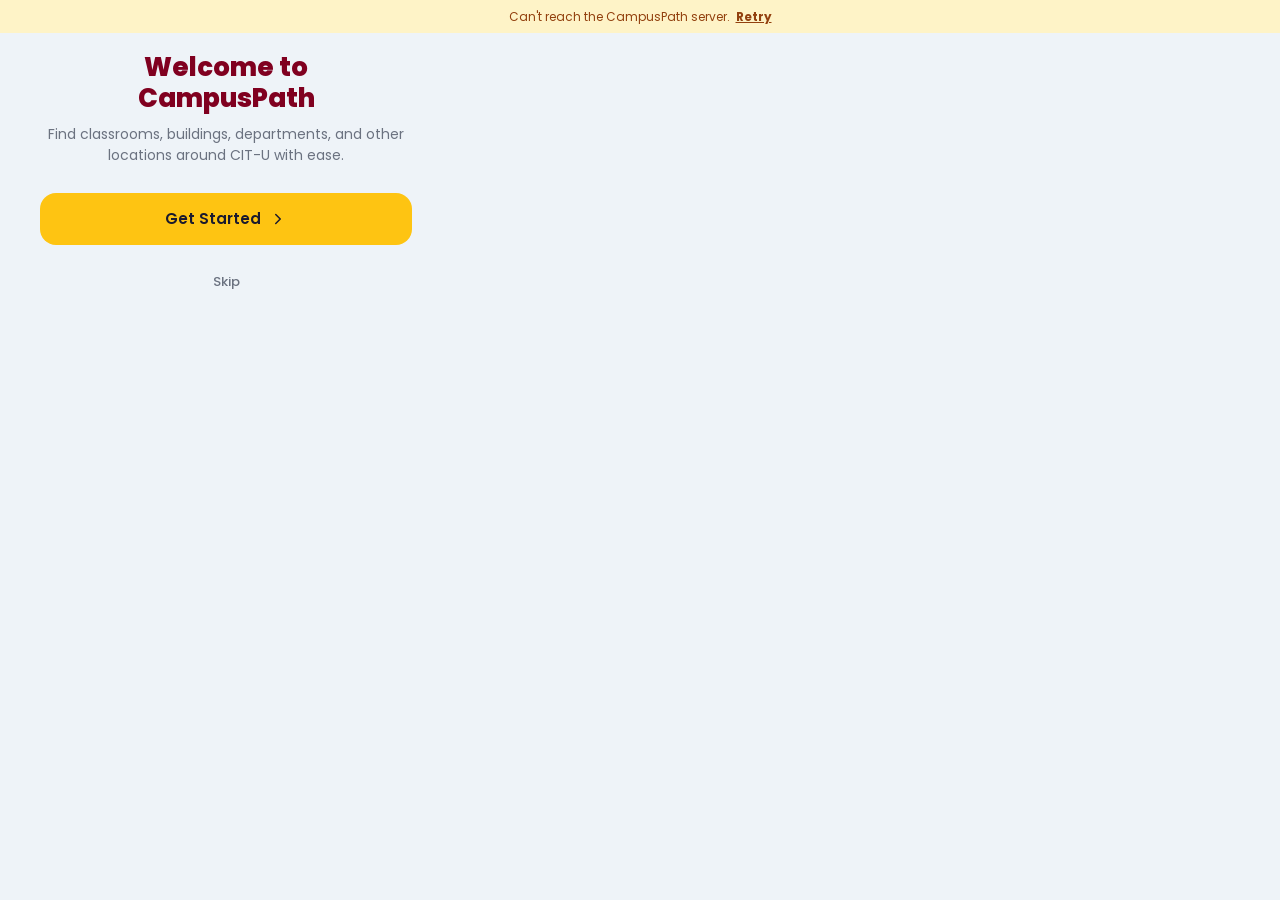
==== commit 668c2403: "Merge desktop and mobile into one responsive app One index.html now serves phones and computers (no " ====
--- a/src/main/resources/static/index.html
+++ b/src/main/resources/static/index.html
@@ -2,435 +2,150 @@
 <html lang="en">
 <head>
     <meta charset="UTF-8">
-    <meta name="viewport" content="width=device-width, initial-scale=1.0">
-    <title>CampusPath | CIT-U Interactive Campus Wayfinding</title>
-    <script>
-        // Phones and small tablets get the mobile app (mobile.html).
-        // "?desktop=1" (from the mobile Profile screen) keeps this full-screen map view instead.
-        (function () {
-            var params = new URLSearchParams(location.search);
-            if (params.has('desktop')) { localStorage.setItem('cp_prefer_desktop', '1'); return; }
-            if (params.has('mobile')) localStorage.removeItem('cp_prefer_desktop');
-            var small = matchMedia('(max-width: 767px), (pointer: coarse) and (max-width: 1024px)').matches;
-            if ((small || params.has('mobile')) && !localStorage.getItem('cp_prefer_desktop')) {
-                location.replace('mobile.html' + location.hash);
-            }
-        })();
-    </script>
+    <meta name="viewport" content="width=device-width, initial-scale=1.0, viewport-fit=cover">
+    <meta name="theme-color" content="#800020">
+    <meta name="apple-mobile-web-app-capable" content="yes">
+    <meta name="apple-mobile-web-app-status-bar-style" content="black-translucent">
+    <meta name="mobile-web-app-capable" content="yes">
+    <title>CampusPath | CIT-U Campus Navigation</title>
+    <meta name="description" content="Find buildings, classrooms and offices around CIT-U and get walking directions.">
     <link rel="preconnect" href="https://fonts.googleapis.com">
     <link rel="preconnect" href="https://fonts.gstatic.com" crossorigin>
     <link href="https://fonts.googleapis.com/css2?family=Poppins:wght@400;500;600;700;800&display=swap" rel="stylesheet">
-    <link rel="stylesheet" href="css/styles.css">
+    <link rel="stylesheet" href="css/tokens.css">
+    <link rel="stylesheet" href="css/ui.css">
 </head>
 <body>
-    <!-- Full-Bleed 2.5D Interactive Campus Map Canvas -->
-    <div id="mapViewport" class="map-viewport" aria-label="Interactive CIT-U Campus Map">
-        <svg id="campusSvg" class="campus-svg" viewBox="0 0 1400 950" preserveAspectRatio="xMidYMid slice">
-            <defs>
-                <filter id="softShadow" x="-20%" y="-20%" width="140%" height="140%">
-                    <feDropShadow dx="0" dy="8" stdDeviation="8" flood-color="#0f172a" flood-opacity="0.14"/>
-                </filter>
-                <filter id="pinShadow" x="-40%" y="-40%" width="180%" height="180%">
-                    <feDropShadow dx="0" dy="4" stdDeviation="4" flood-color="#0f172a" flood-opacity="0.28"/>
-                </filter>
-                <linearGradient id="groundGrad" x1="0%" y1="0%" x2="100%" y2="100%">
-                    <stop offset="0%" stop-color="#e8eef5"/>
-                    <stop offset="50%" stop-color="#eef3f8"/>
-                    <stop offset="100%" stop-color="#e2e9f0"/>
-                </linearGradient>
-                <linearGradient id="maroonRoof" x1="0%" y1="0%" x2="100%" y2="100%">
-                    <stop offset="0%" stop-color="#991b1b"/>
-                    <stop offset="100%" stop-color="#800000"/>
-                </linearGradient>
-                <linearGradient id="goldAccent" x1="0%" y1="0%" x2="100%" y2="100%">
-                    <stop offset="0%" stop-color="#fcd34d"/>
-                    <stop offset="100%" stop-color="#f5b800"/>
-                </linearGradient>
-                <pattern id="gridPattern" width="40" height="40" patternUnits="userSpaceOnUse">
-                    <path d="M 40 0 L 0 0 0 40" fill="none" stroke="#cbd5e1" stroke-width="0.6" stroke-opacity="0.45"/>
-                </pattern>
-            </defs>
-
-            <g id="mapWorld">
-                <!-- Base Campus Ground -->
-                <rect x="-400" y="-400" width="2200" height="1750" fill="url(#groundGrad)"/>
-                <rect x="-400" y="-400" width="2200" height="1750" fill="url(#gridPattern)"/>
-
-                <!-- CIT-U campus grounds, traced from the official Campus Directory sign (north is up) -->
-                <g id="campusRoads" pointer-events="none">
-                    <!-- Campus grounds (first polygon: the mobile view frames the map on it) -->
-                    <polygon points="292,30 735,30 735,112 1000,112 1000,280 1110,280 1110,908 292,908" fill="#dde3ea" stroke="#94a3b8" stroke-width="2.5" stroke-linejoin="round"/>
-                    <!-- River along the west side -->
-                    <path d="M 270 20 C 262 220, 284 420, 272 620 S 266 860, 280 940" fill="none" stroke="#93c5fd" stroke-width="20" stroke-linecap="round" opacity="0.85"/>
-                    <!-- Inner quadrangle (courts, pavilion, open grounds) -->
-                    <rect x="505" y="178" width="400" height="392" rx="18" fill="#e9edf2"/>
-                    <!-- Green spaces -->
-                    <rect x="292" y="250" width="8" height="620" fill="#bbe5c8"/>
-                    <rect x="660" y="352" width="30" height="86" rx="10" fill="#cdebd6"/>
-                    <rect x="1035" y="440" width="70" height="320" rx="14" fill="#cdebd6"/>
-                    <rect x="868" y="400" width="36" height="160" rx="10" fill="#cdebd6"/>
-                    <!-- N. Bacalso Avenue (main entrance) -->
-                    <path d="M 240 930 L 1160 930" stroke="#cbd5e1" stroke-width="30" stroke-linecap="round"/>
-                    <text x="700" y="934" text-anchor="middle" class="road-label">N. BACALSO AVENUE</text>
-                    <text x="1065" y="918" text-anchor="middle" class="road-label" style="font-size:8px;letter-spacing:0.08em">MAIN GATE</text>
-                </g>
-
-                <!-- Covered walkways (drawn by map.js from the walkway network used for directions) -->
-                <g id="walkwayLayer" pointer-events="none"></g>
-
-                <!-- Trees & campus landscaping -->
-                <g id="campusTrees" pointer-events="none">
-                    <circle cx="672" cy="372" r="9" fill="#4ade80" opacity="0.8"/>
-                    <circle cx="678" cy="415" r="8" fill="#22c55e" opacity="0.8"/>
-                    <circle cx="1060" cy="470" r="11" fill="#4ade80" opacity="0.8"/>
-                    <circle cx="1080" cy="540" r="9" fill="#22c55e" opacity="0.8"/>
-                    <circle cx="1058" cy="620" r="11" fill="#4ade80" opacity="0.8"/>
-                    <circle cx="1082" cy="700" r="9" fill="#22c55e" opacity="0.8"/>
-                    <circle cx="884" cy="430" r="8" fill="#4ade80" opacity="0.8"/>
-                    <circle cx="886" cy="520" r="8" fill="#22c55e" opacity="0.8"/>
-                    <circle cx="296" cy="300" r="7" fill="#22c55e" opacity="0.7"/>
-                    <circle cx="296" cy="520" r="7" fill="#4ade80" opacity="0.7"/>
-                    <circle cx="296" cy="760" r="7" fill="#22c55e" opacity="0.7"/>
-                </g>
-
-                <!-- 2.5D Isometric Building Footprints (rendered & enhanced by map.js) -->
-                <g id="buildingsLayer"></g>
-
-                <!-- Active Building Floor Plan Overlay (when inspecting 1F/2F/3F) -->
-                <g id="floorPlanLayer"></g>
-
-                <!-- Route Guidance Polyline Layer -->
-                <g id="routeLayer"></g>
-
-                <!-- Color-Coded Location Pins Layer -->
-                <g id="pinsLayer"></g>
-            </g>
-        </svg>
-
-        <!-- Compass Rose -->
-        <div class="compass-badge" title="Campus Orientation (North Up)">
-            <svg width="28" height="28" viewBox="0 0 24 24" fill="none">
-                <circle cx="12" cy="12" r="10" stroke="#800000" stroke-width="1.5" fill="rgba(248,250,252,0.9)"/>
-                <polygon points="12,4 15,12 12,10 9,12" fill="#800000"/>
-                <polygon points="12,20 15,12 12,14 9,12" fill="#94a3b8"/>
-            </svg>
-            <span>N</span>
+    <!-- Splash (shown briefly on launch) -->
+    <div id="splash" class="splash" aria-hidden="true">
+        <div>
+            <div class="brand-mark" data-icon="map"></div>
+            <h1>CampusPath</h1>
+            <p>Find Your Way Around CIT-U</p>
         </div>
     </div>
 
-    <!-- TOP-LEFT FLOATING OMNI-SEARCH & ACTION BAR -->
-    <aside class="floating-top-left">
-        <div class="brand-search-card glass-panel">
-            <div class="brand-row">
-                <div class="brand-identity">
-                    <span class="brand-crest">CP</span>
-                    <div>
-                        <h1 class="brand-title">CampusPath</h1>
-                        <p class="brand-subtitle">CIT-U • CCS Dept. of Information Technology</p>
-                    </div>
-                </div>
-                <div class="quick-nav-actions">
-                    <button id="toggleDirectionsBtn" class="icon-pill-btn" title="Campus Directions">
-                        <svg width="16" height="16" viewBox="0 0 24 24" fill="none" stroke="currentColor" stroke-width="2.2">
-                            <polygon points="3 11 22 2 13 21 11 13 3 11"/>
-                        </svg>
-                        <span>Directions</span>
-                    </button>
-                    <button id="openReportNavBtn" class="icon-pill-btn" title="Report Outdated Info">
-                        <svg width="16" height="16" viewBox="0 0 24 24" fill="none" stroke="currentColor" stroke-width="2.2">
-                            <path d="M4 15s1-1 4-1 5 2 8 2 4-1 4-1V3s-1 1-4 1-5-2-8-2-4 1-4 1z"/>
-                            <line x1="4" y1="22" x2="4" y2="15"/>
-                        </svg>
-                        <span>Report</span>
-                    </button>
-                    <button id="openAdminBtn" class="icon-pill-btn admin-only hidden" title="Administrator Dashboard">
-                        <svg width="16" height="16" viewBox="0 0 24 24" fill="none" stroke="currentColor" stroke-width="2.2">
-                            <rect x="3" y="3" width="7" height="7"/><rect x="14" y="3" width="7" height="7"/>
-                            <rect x="14" y="14" width="7" height="7"/><rect x="3" y="14" width="7" height="7"/>
-                        </svg>
-                        <span>Admin</span>
-                    </button>
-                </div>
-            </div>
-
-            <!-- Omni-Search Input Pill -->
-            <div class="search-pill">
-                <svg class="search-icon" width="18" height="18" viewBox="0 0 24 24" fill="none" stroke="currentColor" stroke-width="2.2">
-                    <circle cx="11" cy="11" r="8"/><line x1="21" y1="21" x2="16.65" y2="16.65"/>
-                </svg>
-                <input
-                    type="text"
-                    id="omniSearchInput"
-                    placeholder="Search room 203, NGE Building, CCS, Wildcat Lab..."
-                    autocomplete="off"
-                    aria-label="Search campus locations"
-                >
-                <button id="clearSearchBtn" class="clear-btn hidden" title="Clear search">&times;</button>
-                <button id="searchSubmitBtn" class="search-go-btn">Search</button>
-            </div>
-
-            <!-- Instant Category Filter Chips -->
-            <div class="filter-chips" role="tablist" aria-label="Location categories">
-                <button class="chip active" data-category="ALL">All</button>
-                <button class="chip" data-category="BUILDING">Buildings</button>
-                <button class="chip" data-category="CLASSROOM">Classrooms</button>
-                <button class="chip" data-category="DEPARTMENT">Departments</button>
-                <button class="chip" data-category="FACILITY">Facilities</button>
-            </div>
+    <div id="app">
+        <div id="offlineBar" class="offline-bar" hidden>
+            <span id="offlineText">Can't reach the CampusPath server.</span><button type="button" id="retryBtn">Retry</button>
         </div>
 
-        <!-- Search Results / Empty State Dropdown -->
-        <div id="searchResultsPanel" class="search-results-panel glass-panel hidden"></div>
+        <!-- Each screen is rendered here by js/app.js (hash routes like #/home, #/map).
+             Phones: full-screen pages. Computers: a side panel over the map. -->
+        <main id="screen" aria-live="polite"></main>
 
-        <!-- Route Guidance Overlay Card (MazeMap-inspired) -->
-        <div id="routePanel" class="route-panel glass-panel hidden">
-            <div class="panel-header">
-                <div>
-                    <span class="eyebrow">Campus Navigation</span>
-                    <h2>Route Guidance</h2>
-                </div>
-                <button id="closeRouteBtn" class="close-icon-btn" aria-label="Close route guidance">&times;</button>
-            </div>
-
-            <div class="route-inputs">
-                <div class="route-field">
-                    <span class="dot origin-dot"></span>
-                    <select id="startLocationSelect" aria-label="Starting Point">
-                        <option value="">Select Starting Point...</option>
-                    </select>
-                </div>
-                <button id="swapRouteBtn" class="swap-btn" title="Swap origin and destination">⇅</button>
-                <div class="route-field">
-                    <span class="dot dest-dot"></span>
-                    <select id="destinationSelect" aria-label="Destination">
-                        <option value="">Select Destination...</option>
-                    </select>
-                </div>
-            </div>
-
-            <div id="routeValidationBanner" class="validation-banner hidden"></div>
-
-            <div class="route-actions">
-                <button id="getDirectionsBtn" class="primary-btn full-width">Get Directions</button>
-            </div>
-
-            <div id="routeGuidanceResult" class="route-guidance-result hidden"></div>
-        </div>
-    </aside>
-
-    <!-- TOP-RIGHT AUTHENTICATION & ROLE-AWARE ACCOUNT PILL -->
-    <header class="floating-top-right">
-        <div id="authLoggedOutPill" class="account-pill glass-panel">
-            <span class="guest-dot"></span>
-            <span class="account-status-text">Visitor Mode</span>
-            <button id="openLoginModalBtn" class="pill-cta-btn">Sign In</button>
-        </div>
-
-        <div id="authLoggedInPill" class="account-pill glass-panel hidden">
-            <div id="userAvatar" class="user-avatar">U</div>
-            <div class="user-meta">
-                <span id="userNameLabel" class="user-name">User</span>
-                <span id="userRoleBadge" class="role-badge">STUDENT</span>
-            </div>
-            <button id="logoutBtn" class="pill-ghost-btn">Logout</button>
-        </div>
-    </header>
-
-    <!-- SIDE-DOCKED VERTICAL FLOOR SWITCHER (1F, 2F, 3F) -->
-    <div id="floorSwitcher" class="floor-switcher glass-panel hidden" aria-label="Building Floor Switcher">
-        <div class="floor-building-tag" id="floorBuildingLabel">NGE</div>
-        <button class="floor-btn" data-floor="4">4F</button>
-        <button class="floor-btn" data-floor="3">3F</button>
-        <button class="floor-btn" data-floor="2">2F</button>
-        <button class="floor-btn active" data-floor="1">1F</button>
+        <nav id="tabbar" class="tabbar" aria-label="Main">
+            <a class="tab" href="#/home" data-tab="home"><span data-icon="home"></span>Home</a>
+            <a class="tab" href="#/map" data-tab="map"><span data-icon="map"></span>Map</a>
+            <a class="tab" href="#/search" data-tab="search"><span data-icon="search"></span>Search</a>
+            <a class="tab" href="#/profile" data-tab="profile"><span data-icon="user"></span>Profile</a>
+        </nav>
     </div>
 
-    <!-- BOTTOM-RIGHT MAP CONTROLS & PIN LEGEND -->
-    <div class="floating-bottom-right">
-        <div class="legend-pill glass-panel">
-            <span class="legend-item"><i class="pin-dot building"></i>Building</span>
-            <span class="legend-item"><i class="pin-dot office"></i>Office</span>
-            <span class="legend-item"><i class="pin-dot facility"></i>Facility</span>
-            <span class="legend-item"><i class="pin-dot classroom"></i>Classroom</span>
-        </div>
-        <div class="zoom-controls glass-panel">
-            <button id="zoomInBtn" title="Zoom In">+</button>
-            <button id="zoomOutBtn" title="Zoom Out">&minus;</button>
-            <button id="resetViewBtn" title="Reset Campus View">&#8982;</button>
+    <!-- Computers: the campus map fills the window behind the side panel -->
+    <div id="mapStage"></div>
+
+    <!-- The campus map, drawn once. js/app.js places it: in the background on computers,
+         inside the Map / Details / Directions pages on phones. Buildings, walkways and pins are added by js/map.js. -->
+    <div id="mapParking" hidden>
+        <div id="mapViewport">
+                <svg id="campusSvg" class="campus-svg" viewBox="0 0 1400 950" preserveAspectRatio="xMinYMin meet" role="img" aria-label="CIT-U campus map">
+                    <defs>
+                        <filter id="softShadow" x="-20%" y="-20%" width="140%" height="140%">
+                            <feDropShadow dx="0" dy="8" stdDeviation="8" flood-color="#0f172a" flood-opacity="0.14"/>
+                        </filter>
+                        <filter id="pinShadow" x="-40%" y="-40%" width="180%" height="180%">
+                            <feDropShadow dx="0" dy="4" stdDeviation="4" flood-color="#0f172a" flood-opacity="0.28"/>
+                        </filter>
+                        <linearGradient id="groundGrad" x1="0%" y1="0%" x2="100%" y2="100%">
+                            <stop offset="0%" stop-color="#e8eef5"/>
+                            <stop offset="50%" stop-color="#eef3f8"/>
+                            <stop offset="100%" stop-color="#e2e9f0"/>
+                        </linearGradient>
+                        <linearGradient id="maroonRoof" x1="0%" y1="0%" x2="100%" y2="100%">
+                            <stop offset="0%" stop-color="#991b1b"/>
+                            <stop offset="100%" stop-color="#800000"/>
+                        </linearGradient>
+                        <linearGradient id="goldAccent" x1="0%" y1="0%" x2="100%" y2="100%">
+                            <stop offset="0%" stop-color="#fcd34d"/>
+                            <stop offset="100%" stop-color="#f5b800"/>
+                        </linearGradient>
+                        <pattern id="gridPattern" width="40" height="40" patternUnits="userSpaceOnUse">
+                            <path d="M 40 0 L 0 0 0 40" fill="none" stroke="#cbd5e1" stroke-width="0.6" stroke-opacity="0.45"/>
+                        </pattern>
+                    </defs>
+
+                    <g id="mapWorld">
+                        <!-- Base Campus Ground -->
+                        <rect x="-400" y="-400" width="2200" height="1750" fill="url(#groundGrad)"/>
+                        <rect x="-400" y="-400" width="2200" height="1750" fill="url(#gridPattern)"/>
+
+                        <!-- CIT-U campus grounds, traced from the official Campus Directory sign (north is up) -->
+                        <g id="campusRoads" pointer-events="none">
+                            <!-- Campus grounds (first polygon: the mobile view frames the map on it) -->
+                            <polygon points="292,30 735,30 735,112 1000,112 1000,280 1110,280 1110,908 292,908" fill="#dde3ea" stroke="#94a3b8" stroke-width="2.5" stroke-linejoin="round"/>
+                            <!-- River along the west side -->
+                            <path d="M 270 20 C 262 220, 284 420, 272 620 S 266 860, 280 940" fill="none" stroke="#93c5fd" stroke-width="20" stroke-linecap="round" opacity="0.85"/>
+                            <!-- Inner quadrangle (courts, pavilion, open grounds) -->
+                            <rect x="505" y="178" width="400" height="392" rx="18" fill="#e9edf2"/>
+                            <!-- Green spaces -->
+                            <rect x="292" y="250" width="8" height="620" fill="#bbe5c8"/>
+                            <rect x="660" y="352" width="30" height="86" rx="10" fill="#cdebd6"/>
+                            <rect x="1035" y="440" width="70" height="320" rx="14" fill="#cdebd6"/>
+                            <rect x="868" y="400" width="36" height="160" rx="10" fill="#cdebd6"/>
+                            <!-- N. Bacalso Avenue (main entrance) -->
+                            <path d="M 240 930 L 1160 930" stroke="#cbd5e1" stroke-width="30" stroke-linecap="round"/>
+                            <text x="700" y="934" text-anchor="middle" class="road-label">N. BACALSO AVENUE</text>
+                            <text x="1065" y="918" text-anchor="middle" class="road-label" style="font-size:8px;letter-spacing:0.08em">MAIN GATE</text>
+                        </g>
+
+                        <!-- Covered walkways (drawn by map.js from the walkway network used for directions) -->
+                        <g id="walkwayLayer" pointer-events="none"></g>
+
+                        <!-- Trees & campus landscaping -->
+                        <g id="campusTrees" pointer-events="none">
+                            <circle cx="672" cy="372" r="9" fill="#4ade80" opacity="0.8"/>
+                            <circle cx="678" cy="415" r="8" fill="#22c55e" opacity="0.8"/>
+                            <circle cx="1060" cy="470" r="11" fill="#4ade80" opacity="0.8"/>
+                            <circle cx="1080" cy="540" r="9" fill="#22c55e" opacity="0.8"/>
+                            <circle cx="1058" cy="620" r="11" fill="#4ade80" opacity="0.8"/>
+                            <circle cx="1082" cy="700" r="9" fill="#22c55e" opacity="0.8"/>
+                            <circle cx="884" cy="430" r="8" fill="#4ade80" opacity="0.8"/>
+                            <circle cx="886" cy="520" r="8" fill="#22c55e" opacity="0.8"/>
+                            <circle cx="296" cy="300" r="7" fill="#22c55e" opacity="0.7"/>
+                            <circle cx="296" cy="520" r="7" fill="#4ade80" opacity="0.7"/>
+                            <circle cx="296" cy="760" r="7" fill="#22c55e" opacity="0.7"/>
+                        </g>
+
+                        <!-- 2.5D Isometric Building Footprints (rendered & enhanced by map.js) -->
+                        <g id="buildingsLayer"></g>
+
+                        <!-- Active Building Floor Plan Overlay (when inspecting 1F/2F/3F) -->
+                        <g id="floorPlanLayer"></g>
+
+                        <!-- Route Guidance Polyline Layer -->
+                        <g id="routeLayer"></g>
+
+                        <!-- Color-Coded Location Pins Layer -->
+                        <g id="pinsLayer"></g>
+                    </g>
+                </svg>
+            <div id="floorSwitcher" class="floor-switcher hidden" aria-label="Floor">
+                <div class="floor-building-tag" id="floorBuildingLabel">NGE</div>
+                <button class="floor-btn" data-floor="4">4F</button>
+                <button class="floor-btn" data-floor="3">3F</button>
+                <button class="floor-btn" data-floor="2">2F</button>
+                <button class="floor-btn active" data-floor="1">1F</button>
+            </div>
+            <div class="map-controls">
+                <button id="zoomInBtn" type="button" aria-label="Zoom in">+</button>
+                <button id="zoomOutBtn" type="button" aria-label="Zoom out">&minus;</button>
+                <button id="fitCampusBtn" type="button" aria-label="Show whole campus">&#8982;</button>
+            </div>
         </div>
     </div>
 
-    <!-- SLIDE-OVER LOCATION DETAIL CARD (Mappedin & Concept3D-inspired) -->
-    <section id="detailDrawer" class="detail-drawer glass-panel hidden" aria-label="Location Details">
-        <button id="closeDetailBtn" class="close-icon-btn drawer-close" aria-label="Close location details">&times;</button>
-        <div id="detailContent"></div>
-    </section>
-
-    <!-- LOGIN MODAL -->
-    <div id="loginModal" class="modal-backdrop hidden" role="dialog" aria-modal="true" aria-labelledby="loginModalTitle">
-        <div class="modal-card glass-panel">
-            <div class="panel-header">
-                <div>
-                    <span class="eyebrow">CIT-U Account</span>
-                    <h2 id="loginModalTitle">Sign in to CampusPath</h2>
-                </div>
-                <button id="closeLoginModalBtn" class="close-icon-btn" aria-label="Close login">&times;</button>
-            </div>
-            <form id="loginForm" class="modal-form">
-                <label class="field-label">
-                    Institutional Email
-                    <input type="email" id="loginEmail" placeholder="e.g. albert.reyna@cit.edu" required>
-                </label>
-                <label class="field-label">
-                    Password
-                    <input type="password" id="loginPassword" placeholder="Enter your password" required>
-                </label>
-                <div id="loginErrorMsg" class="validation-banner hidden"></div>
-                <button type="submit" class="primary-btn full-width">Sign In</button>
-            </form>
-        </div>
-    </div>
-
-    <!-- INFORMATION REPORTING MODAL -->
-    <div id="reportModal" class="modal-backdrop hidden" role="dialog" aria-modal="true" aria-labelledby="reportModalTitle">
-        <div class="modal-card glass-panel">
-            <div class="panel-header">
-                <div>
-                    <span class="eyebrow">Help Keep CampusPath Accurate</span>
-                    <h2 id="reportModalTitle">Report Outdated Info</h2>
-                </div>
-                <button id="closeReportModalBtn" class="close-icon-btn" aria-label="Close report modal">&times;</button>
-            </div>
-            <form id="reportForm" class="modal-form">
-                <label class="field-label">
-                    Location
-                    <select id="reportLocationSelect" required></select>
-                </label>
-                <label class="field-label">
-                    Issue Type
-                    <select id="reportIssueType" required>
-                        <option value="">Select issue type</option>
-                        <option>Wrong location</option>
-                        <option>Incorrect room information</option>
-                        <option>Missing location</option>
-                        <option>Incorrect department information</option>
-                        <option>Other</option>
-                    </select>
-                </label>
-                <label class="field-label">
-                    Issue Description
-                    <textarea id="reportMessage" rows="4" maxlength="255" placeholder="Describe what is outdated or incorrect (e.g., room reassigned, new office hours, closed entrance)..." required></textarea>
-                </label>
-                <div id="reportFeedbackBanner" class="feedback-banner hidden"></div>
-                <button type="submit" class="primary-btn full-width">Submit Report</button>
-            </form>
-        </div>
-    </div>
-
-    <!-- ADMINISTRATOR DASHBOARD DRAWER (Visible Only to ADMIN Role) -->
-    <div id="adminModal" class="modal-backdrop hidden" role="dialog" aria-modal="true" aria-labelledby="adminModalTitle">
-        <div class="admin-drawer glass-panel">
-            <div class="panel-header admin-header">
-                <div>
-                    <span class="eyebrow">Administrator Workspace</span>
-                    <h2 id="adminModalTitle">CampusPath Management Console</h2>
-                </div>
-                <button id="closeAdminModalBtn" class="close-icon-btn" aria-label="Close admin console">&times;</button>
-            </div>
-
-            <div class="admin-tabs" role="tablist">
-                <button class="admin-tab active" data-admin-tab="locations">Locations</button>
-                <button class="admin-tab" data-admin-tab="buildingsRooms">Buildings &amp; Floors / Rooms</button>
-                <button class="admin-tab" data-admin-tab="reports">Location Reports Queue</button>
-            </div>
-
-            <div class="admin-body">
-                <!-- TAB 1: LOCATIONS CRUD -->
-                <div id="adminTabLocations" class="admin-tab-pane active">
-                    <form id="adminLocationForm" class="admin-form-grid">
-                        <input type="hidden" id="editLocationId">
-                        <input type="text" id="adminLocName" placeholder="Location Name (e.g., NGE Building)" required>
-                        <select id="adminLocType" required>
-                            <option value="Building">Building</option>
-                            <option value="Office">Office</option>
-                            <option value="Facility">Facility</option>
-                            <option value="Classroom">Classroom</option>
-                        </select>
-                        <select id="adminLocMapKey" aria-label="Building on the map">
-                            <option value="">Not on the map</option>
-                            <!-- filled from the campus map's building list by app.js -->
-                        </select>
-                        <input type="text" id="adminLocDesc" placeholder="Description (what is here, which floor…)" maxlength="255">
-                        <div class="form-btn-group">
-                            <button type="submit" id="saveLocationBtn" class="primary-btn">Add Location</button>
-                            <button type="button" id="cancelEditLocBtn" class="ghost-btn hidden">Cancel</button>
-                        </div>
-                    </form>
-                    <div id="adminLocationsTable" class="admin-table-wrap"></div>
-                </div>
-
-                <!-- TAB 2: BUILDINGS & FLOORS / ROOMS CRUD -->
-                <div id="adminTabBuildingsRooms" class="admin-tab-pane">
-                    <div class="admin-split-grid">
-                        <div class="admin-subcard">
-                            <h3>Buildings</h3>
-                            <form id="adminBuildingForm" class="admin-form-stack">
-                                <input type="hidden" id="editBuildingId">
-                                <input type="text" id="adminBldName" placeholder="Building Name (e.g., NGE Building)" required>
-                                <input type="text" id="adminBldDesc" placeholder="Building Description" required>
-                                <select id="adminBldLocSelect" required></select>
-                                <div class="form-btn-group">
-                                    <button type="submit" id="saveBuildingBtn" class="primary-btn">Add Building</button>
-                                    <button type="button" id="cancelEditBldBtn" class="ghost-btn hidden">Cancel</button>
-                                </div>
-                            </form>
-                            <div id="adminBuildingsTable" class="admin-table-wrap"></div>
-                        </div>
-
-                        <div class="admin-subcard">
-                            <h3>Floors &amp; Rooms</h3>
-                            <form id="adminRoomForm" class="admin-form-stack">
-                                <input type="hidden" id="editRoomId">
-                                <div class="two-col">
-                                    <select id="adminRoomBuildingSelect" required></select>
-                                    <select id="adminRoomDeptSelect" required></select>
-                                </div>
-                                <div class="three-col">
-                                    <input type="text" id="adminRoomNumber" placeholder="Room # (e.g., 203)" required>
-                                    <input type="text" id="adminRoomName" placeholder="Room Name (e.g., IT Lab 2)" required>
-                                    <select id="adminRoomFloor" required>
-                                        <option value="1">1F (Floor 1)</option>
-                                        <option value="2">2F (Floor 2)</option>
-                                        <option value="3">3F (Floor 3)</option>
-                                        <option value="4">4F (Floor 4)</option>
-                                    </select>
-                                </div>
-                                <div class="form-btn-group">
-                                    <button type="submit" id="saveRoomBtn" class="primary-btn">Add Room</button>
-                                    <button type="button" id="cancelEditRoomBtn" class="ghost-btn hidden">Cancel</button>
-                                </div>
-                            </form>
-                            <div id="adminRoomsTable" class="admin-table-wrap"></div>
-                        </div>
-                    </div>
-                </div>
-
-                <!-- TAB 3: LOCATION REPORTS QUEUE -->
-                <div id="adminTabReports" class="admin-tab-pane">
-                    <div class="reports-toolbar">
-                        <span class="toolbar-label">Filter Queue:</span>
-                        <div class="filter-chips">
-                            <button class="chip report-filter active" data-report-status="ALL">All</button>
-                            <button class="chip report-filter" data-report-status="PENDING">Pending</button>
-                            <button class="chip report-filter" data-report-status="REVIEWING">Reviewing</button>
-                            <button class="chip report-filter" data-report-status="RESOLVED">Resolved</button>
-                        </div>
-                    </div>
-                    <div id="adminReportsTable" class="admin-table-wrap"></div>
-                </div>
-            </div>
-        </div>
-    </div>
+    <div id="toast" class="toast" role="status" aria-live="polite"></div>
 
     <script src="js/map.js"></script>
     <script src="js/app.js"></script>
--- a/src/main/resources/static/css/tokens.css
+++ b/src/main/resources/static/css/tokens.css
@@ -0,0 +1,30 @@
+/* CampusPath design tokens — CIT-U maroon & gold, Poppins, white 16px-radius cards.
+   Shared by every screen on phones and computers (see ui.css). */
+:root {
+    --maroon: #800020;
+    --maroon-dark: #600018;
+    --maroon-soft: #fff1f2;
+    --gold: #fec412;
+    --gold-dark: #e0a800;
+    --ink: #1a1a2e;
+    --label: #374151;
+    --muted: #6b7280;
+    --faint: #9ca3af;
+    --line: #e8eaed;
+    --bg: #f8f9fa;
+    --card: #ffffff;
+    --radius: 16px;
+    --radius-sm: 12px;
+    --tabbar-h: 64px;
+    --safe-bottom: env(safe-area-inset-bottom, 0px);
+    --safe-top: env(safe-area-inset-top, 0px);
+    --panel-w: 420px;                    /* side panel width on computers */
+    --shadow-card: 0 18px 40px -16px rgba(15, 23, 42, 0.28);
+
+    /* Category colours (chip background / text) */
+    --building-bg: #fef9c3;   --building-fg: #854d0e;
+    --classroom-bg: #ede9fe;  --classroom-fg: #5b21b6;
+    --department-bg: #fce7f3; --department-fg: #9d174d;
+    --facility-bg: #d1fae5;   --facility-fg: #065f46;
+    --office-bg: #dbeafe;     --office-fg: #1e40af;
+}
--- a/src/main/resources/static/css/ui.css
+++ b/src/main/resources/static/css/ui.css
@@ -0,0 +1,658 @@
+/* CampusPath UI — one stylesheet for phones and computers.
+   Phones (default): full-screen pages, bottom sheets, 4-tab bar.
+   Computers (min-width 900px, at the end of this file): the same pages in a side panel over a full-screen map.
+   Colours and sizes come from tokens.css. */
+
+
+* { box-sizing: border-box; -webkit-tap-highlight-color: transparent; }
+
+html, body {
+    margin: 0;
+    height: 100%;
+    background: var(--bg);
+    color: var(--ink);
+    font-family: 'Poppins', system-ui, sans-serif;
+    font-size: 14px;
+    line-height: 1.45;
+    -webkit-font-smoothing: antialiased;
+}
+
+button, input, select, textarea { font: inherit; color: inherit; }
+button { cursor: pointer; border: 0; background: none; padding: 0; }
+a { color: inherit; text-decoration: none; }
+[hidden] { display: none !important; }
+.sr-only { position: absolute; width: 1px; height: 1px; overflow: hidden; clip: rect(0 0 0 0); }
+
+/* ---------- App shell ---------- */
+#app {
+    max-width: 480px;           /* phone-first; centred column on wider screens */
+    margin: 0 auto;
+    min-height: 100%;
+    position: relative;
+    background: var(--bg);
+}
+
+#screen {
+    min-height: 100vh;
+    min-height: 100dvh;
+    padding-bottom: calc(var(--tabbar-h) + var(--safe-bottom) + 16px);
+    animation: fadeIn 0.18s ease;
+}
+#screen.no-tabbar { padding-bottom: calc(24px + var(--safe-bottom)); }
+#screen.full-bleed { padding-bottom: 0; }
+
+@keyframes fadeIn { from { opacity: 0; transform: translateY(4px); } to { opacity: 1; transform: none; } }
+
+.page { padding: calc(16px + var(--safe-top)) 20px 0; }
+.section { margin-top: 22px; }
+.section-head { display: flex; align-items: center; justify-content: space-between; margin-bottom: 12px; }
+.section-title { font-size: 15px; font-weight: 700; margin: 0; }
+.link-btn { color: var(--maroon); font-size: 12px; font-weight: 600; }
+
+/* Top bar with back arrow + title */
+.topbar {
+    display: flex;
+    align-items: center;
+    gap: 12px;
+    padding: calc(14px + var(--safe-top)) 20px 14px;
+    background: var(--card);
+    border-bottom: 1px solid var(--line);
+    position: sticky;
+    top: 0;
+    z-index: 20;
+}
+.topbar h1 { font-size: 18px; font-weight: 700; margin: 0; flex: 1; }
+.icon-btn {
+    width: 36px; height: 36px;
+    display: inline-grid; place-items: center;
+    border-radius: 10px;
+    color: var(--ink);
+}
+.icon-btn:active { background: var(--bg); }
+
+/* ---------- Bottom tab bar ---------- */
+.tabbar {
+    position: fixed;
+    left: 50%;
+    transform: translateX(-50%);
+    bottom: 0;
+    width: 100%;
+    max-width: 480px;
+    height: calc(var(--tabbar-h) + var(--safe-bottom));
+    padding-bottom: var(--safe-bottom);
+    display: grid;
+    grid-template-columns: repeat(4, 1fr);
+    background: var(--card);
+    border-top: 1px solid var(--line);
+    z-index: 50;
+}
+.tab {
+    display: flex; flex-direction: column; align-items: center; justify-content: center; gap: 3px;
+    font-size: 10px; font-weight: 500; color: var(--faint);
+}
+.tab.active { color: var(--maroon); font-weight: 700; }
+.tab svg { width: 22px; height: 22px; }
+
+/* ---------- Buttons ---------- */
+.btn {
+    display: inline-flex; align-items: center; justify-content: center; gap: 8px;
+    width: 100%;
+    min-height: 52px;
+    padding: 14px 24px;
+    border-radius: var(--radius);
+    font-size: 15px; font-weight: 600;
+    transition: transform 0.08s ease, filter 0.15s ease;
+}
+.btn:active { transform: scale(0.98); }
+.btn:disabled { opacity: 0.55; pointer-events: none; }
+.btn-gold { background: var(--gold); color: var(--ink); }
+.btn-maroon { background: var(--maroon); color: #fff; }
+.btn-outline { border: 1.6px solid var(--maroon); color: var(--maroon); background: transparent; }
+.btn-grey { background: #f3f4f6; color: var(--muted); }
+.btn-danger { border: 1.6px solid #fecaca; background: #fef2f2; color: #b91c1c; }
+.btn-row { display: grid; gap: 10px; }
+.btn svg { width: 18px; height: 18px; }
+
+/* ---------- Cards & lists ---------- */
+.card {
+    background: var(--card);
+    border: 0.8px solid var(--line);
+    border-radius: var(--radius);
+    padding: 14px 16px;
+}
+.list { display: grid; gap: 10px; grid-template-columns: minmax(0, 1fr); }
+.btn-row, .stats, .stat-grid, .result-actions { min-width: 0; }
+#app, #screen { overflow-x: clip; }
+.list-item {
+    display: flex; align-items: center; gap: 14px;
+    width: 100%;
+    text-align: left;
+    background: var(--card);
+    border: 0.8px solid var(--line);
+    border-radius: var(--radius);
+    padding: 14px 16px;
+}
+.list-item:active { background: #fcfcfd; }
+.list-item .grow { flex: 1; min-width: 0; }
+.list-item .title { font-size: 14px; font-weight: 600; display: block; overflow: hidden; text-overflow: ellipsis; white-space: nowrap; }
+.list-item .sub { font-size: 12px; color: var(--muted); display: block; margin-top: 2px; overflow: hidden; text-overflow: ellipsis; white-space: nowrap; }
+.list-item .chev { color: var(--faint); flex-shrink: 0; }
+
+.icon-box {
+    width: 44px; height: 44px; flex-shrink: 0;
+    border-radius: var(--radius-sm);
+    display: grid; place-items: center;
+    background: var(--maroon-soft); color: var(--maroon);
+}
+.icon-box svg { width: 20px; height: 20px; }
+
+/* Category chips */
+.chip {
+    display: inline-flex; align-items: center;
+    padding: 4px 10px;
+    border-radius: 20px;
+    font-size: 11px; font-weight: 600;
+    background: #f3f4f6; color: var(--label);
+    white-space: nowrap;
+}
+.cat-building   { background: var(--building-bg);   color: var(--building-fg); }
+.cat-classroom  { background: var(--classroom-bg);  color: var(--classroom-fg); }
+.cat-department { background: var(--department-bg); color: var(--department-fg); }
+.cat-facility   { background: var(--facility-bg);   color: var(--facility-fg); }
+.cat-office     { background: var(--office-bg);     color: var(--office-fg); }
+.status-pending   { background: #fef3c7; color: #92400e; }
+.status-reviewing { background: #dbeafe; color: #1e40af; }
+.status-resolved  { background: #d1fae5; color: #065f46; }
+
+/* Filter pills (Search categories, report filters) */
+.pills { display: flex; flex-wrap: wrap; gap: 8px; }
+.pills.scroll { flex-wrap: nowrap; overflow-x: auto; scrollbar-width: none; padding-bottom: 2px; }
+.pills.scroll::-webkit-scrollbar { display: none; }
+.pill {
+    padding: 8px 16px;
+    border-radius: 999px;
+    border: 1px solid var(--line);
+    background: var(--card);
+    font-size: 13px; font-weight: 500;
+    white-space: nowrap;
+}
+.pill.active { background: var(--maroon); border-color: var(--maroon); color: #fff; }
+
+/* ---------- Forms ---------- */
+.field { display: grid; gap: 8px; margin-bottom: 16px; }
+.field label, .field .label { font-size: 13px; font-weight: 600; color: var(--label); }
+.input, .select, .textarea {
+    width: 100%;
+    background: var(--card);
+    border: 1.6px solid var(--line);
+    border-radius: var(--radius-sm);
+    padding: 14px 16px;
+    font-size: 16px;   /* 16px stops iOS from zooming into the field */
+    color: var(--ink);
+    outline: none;
+}
+.select {
+    appearance: none;
+    padding-right: 40px;
+    background-image: url("data:image/svg+xml,%3Csvg xmlns='http://www.w3.org/2000/svg' width='16' height='16' viewBox='0 0 24 24' fill='none' stroke='%236b7280' stroke-width='2'%3E%3Cpath d='m6 9 6 6 6-6'/%3E%3C/svg%3E");
+    background-repeat: no-repeat;
+    background-position: right 14px center;
+}
+.textarea { min-height: 120px; resize: vertical; }
+.input:focus, .select:focus, .textarea:focus { border-color: var(--maroon); }
+.form-error {
+    background: #fef2f2; color: #b91c1c;
+    border: 1px solid #fecaca;
+    border-radius: var(--radius-sm);
+    padding: 10px 14px; font-size: 13px; margin-bottom: 14px;
+}
+
+/* Search box (white pill) */
+.searchbox {
+    display: flex; align-items: center; gap: 10px;
+    width: 100%;
+    background: var(--card);
+    border: 1px solid var(--line);
+    border-radius: var(--radius);
+    padding: 0 16px;
+    min-height: 52px;
+    color: var(--faint);
+    text-align: left;
+}
+.searchbox input { flex: 1; border: 0; outline: none; font-size: 16px; background: transparent; color: var(--ink); min-width: 0; }
+.searchbox svg { width: 18px; height: 18px; flex-shrink: 0; }
+
+/* ---------- Home ---------- */
+.hero {
+    background: linear-gradient(135deg, var(--maroon) 0%, var(--maroon-dark) 100%);
+    color: #fff;
+    padding: calc(28px + var(--safe-top)) 24px 28px;
+    border-radius: 0 0 24px 24px;
+}
+.hero-top { display: flex; justify-content: space-between; align-items: flex-start; gap: 12px; }
+.hero .greet { font-size: 13px; color: rgba(255,255,255,0.75); margin: 0; }
+.hero h1 { font-size: 22px; font-weight: 700; margin: 2px 0 18px; line-height: 1.25; }
+.hero .avatar-sm {
+    width: 38px; height: 38px; border-radius: 50%;
+    background: var(--gold); color: var(--maroon);
+    display: grid; place-items: center; font-weight: 700; font-size: 14px; flex-shrink: 0;
+}
+.hero .searchbox { border: 0; }
+
+.quick-grid { display: grid; grid-template-columns: repeat(4, 1fr); gap: 10px; }
+.quick {
+    display: flex; flex-direction: column; align-items: center; gap: 6px;
+    padding: 14px 6px;
+    border-radius: var(--radius);
+    font-size: 11px; font-weight: 600; color: var(--ink);
+}
+.quick svg { width: 22px; height: 22px; }
+.quick.map { background: #fef9c3; }
+.quick.search { background: #ede9fe; }
+.quick.directions { background: #d1fae5; }
+.quick.report { background: #fce7f3; }
+
+/* ---------- Splash & welcome ---------- */
+.splash {
+    position: fixed; inset: 0; z-index: 100;
+    display: grid; place-items: center; text-align: center;
+    background: linear-gradient(160deg, var(--maroon) 0%, #3d0010 100%);
+    color: #fff;
+    transition: opacity 0.35s ease;
+}
+.splash.hide { opacity: 0; pointer-events: none; }
+.brand-mark {
+    width: 80px; height: 80px; margin: 0 auto 18px;
+    border-radius: 22px;
+    display: grid; place-items: center;
+    background: rgba(254, 196, 18, 0.15);
+    border: 1px solid rgba(254, 196, 18, 0.35);
+    color: var(--gold);
+}
+.brand-mark svg { width: 38px; height: 38px; }
+.splash h1 { font-size: 30px; font-weight: 800; color: var(--gold); margin: 0; }
+.splash p { margin: 6px 0 0; color: rgba(255,255,255,0.8); font-size: 13px; }
+
+.welcome { display: flex; flex-direction: column; min-height: 100vh; min-height: 100dvh; padding: calc(24px + var(--safe-top)) 24px calc(24px + var(--safe-bottom)); background: #fff; }
+.welcome-art { position: relative; height: 300px; margin-top: 24px; border-radius: 24px; overflow: hidden; background: #eef3f8; pointer-events: none; }
+.welcome-art .float-card {
+    position: absolute; right: 12px; bottom: 14px;
+    display: flex; align-items: center; gap: 10px;
+    background: #fff; border-radius: var(--radius); padding: 10px 14px;
+    box-shadow: 0 10px 30px -10px rgba(15, 23, 42, 0.35);
+    font-size: 12px;
+}
+.welcome-art .float-card strong { display: block; font-size: 13px; }
+.welcome h1 { text-align: center; color: var(--maroon); font-size: 26px; font-weight: 800; line-height: 1.2; margin: 32px 0 10px; }
+.welcome p { text-align: center; color: var(--muted); margin: 0 0 auto; }
+.welcome .btn-row { margin-top: 28px; }
+
+/* ---------- Location detail header ---------- */
+.detail-head {
+    display: flex; align-items: center; gap: 16px;
+    background: linear-gradient(135deg, var(--maroon) 0%, var(--maroon-dark) 100%);
+    color: #fff;
+    border-radius: 18px;
+    padding: 20px;
+}
+.detail-head .icon-box { width: 56px; height: 56px; background: rgba(254,196,18,0.18); color: var(--gold); border: 1px solid rgba(254,196,18,0.3); }
+.detail-head .icon-box svg { width: 26px; height: 26px; }
+.detail-head h2 { margin: 0 0 6px; font-size: 20px; font-weight: 700; line-height: 1.2; }
+.detail-head .chip { background: rgba(255,255,255,0.15); color: rgba(255,255,255,0.92); }
+
+.info-card { padding: 4px 16px; }
+.info-card h3 { font-size: 12px; font-weight: 700; letter-spacing: 0.06em; color: var(--muted); margin: 14px 0 4px; }
+.info-row { display: flex; justify-content: space-between; gap: 16px; padding: 12px 0; border-bottom: 1px solid #f1f2f4; }
+.info-row:last-child { border-bottom: 0; }
+.info-row span:first-child { color: var(--muted); }
+.info-row span:last-child { font-weight: 600; text-align: right; }
+.prose { color: var(--label); margin: 0; padding: 4px 0 14px; white-space: pre-wrap; word-break: break-word; }
+
+/* ---------- Map hosts ---------- */
+.map-host { position: relative; overflow: hidden; background: #eef3f8; }
+.map-host.mini { height: 190px; border-radius: 18px; border: 0.8px solid var(--line); }
+.map-host.full { position: fixed; left: 50%; transform: translateX(-50%); width: 100%; max-width: 480px; top: 0; bottom: calc(var(--tabbar-h) + var(--safe-bottom)); }
+.map-host.nav { position: fixed; left: 50%; transform: translateX(-50%); width: 100%; max-width: 480px; inset-block: 0; }
+
+#mapViewport { position: absolute; inset: 0; touch-action: none; user-select: none; }
+#mapViewport svg { width: 100%; height: 100%; display: block; }
+.map-host.mini #mapViewport, .welcome-art #mapViewport { pointer-events: none; }
+.map-host.mini .map-controls, .welcome-art .map-controls,
+.map-host.mini .floor-switcher, .welcome-art .floor-switcher,
+.map-host.nav .floor-switcher { display: none !important; }
+
+.map-controls {
+    position: absolute; right: 12px; bottom: 16px; z-index: 5;
+    display: grid; background: #fff; border-radius: 12px; overflow: hidden;
+    box-shadow: 0 8px 24px -8px rgba(15,23,42,0.3);
+}
+.map-controls button { width: 42px; height: 42px; font-size: 20px; font-weight: 600; color: var(--ink); border-bottom: 1px solid var(--line); }
+.map-controls button:last-child { border-bottom: 0; font-size: 16px; }
+
+.floor-switcher {
+    position: absolute; right: 12px; top: calc(128px + var(--safe-top)); z-index: 5;
+    display: grid; gap: 2px; padding: 6px;
+    background: #fff; border-radius: 12px;
+    box-shadow: 0 8px 24px -8px rgba(15,23,42,0.3);
+}
+.floor-switcher.hidden { display: none; }
+.floor-building-tag { font-size: 9px; font-weight: 700; color: var(--maroon); text-align: center; padding: 2px 0 4px; max-width: 42px; overflow: hidden; text-overflow: ellipsis; white-space: nowrap; }
+.floor-btn { width: 38px; height: 34px; border-radius: 8px; font-size: 12px; font-weight: 600; color: var(--muted); }
+.floor-btn.active { background: var(--maroon); color: #fff; }
+.floor-btn.hidden { display: none; }
+
+/* Map screen overlays */
+.map-top {
+    position: fixed; left: 50%; transform: translateX(-50%);
+    top: 0; width: 100%; max-width: 480px; z-index: 30;
+    padding: calc(12px + var(--safe-top)) 16px 0;
+    display: grid; gap: 10px;
+    pointer-events: none;
+}
+.map-top > * { pointer-events: auto; }
+.map-top .searchbox { box-shadow: 0 8px 24px -10px rgba(15,23,42,0.35); border: 0; }
+.map-top .pill { box-shadow: 0 4px 14px -8px rgba(15,23,42,0.4); border: 0; }
+
+.sheet {
+    position: fixed; left: 50%; transform: translateX(-50%);
+    bottom: calc(var(--tabbar-h) + var(--safe-bottom) + 10px);
+    width: calc(100% - 24px); max-width: 456px; z-index: 40;
+    background: #fff; border-radius: 18px; padding: 16px;
+    box-shadow: 0 18px 40px -12px rgba(15,23,42,0.35);
+    animation: sheetUp 0.2s ease;
+}
+@keyframes sheetUp { from { transform: translate(-50%, 16px); opacity: 0; } to { transform: translate(-50%, 0); opacity: 1; } }
+.sheet .row { display: flex; align-items: center; gap: 12px; margin-bottom: 14px; }
+.sheet .grow { flex: 1; min-width: 0; }
+.sheet h3 { margin: 0 0 4px; font-size: 16px; }
+.sheet p { margin: 6px 0 0; color: var(--muted); font-size: 12px; }
+.sheet .btn-row { grid-template-columns: 1fr 1fr; }
+.sheet .btn { min-height: 46px; padding: 10px 14px; font-size: 14px; }
+
+/* ---------- Directions ---------- */
+.route-card { padding: 16px; display: grid; gap: 10px; }
+.route-line { display: flex; align-items: center; gap: 12px; }
+.route-line .dot { width: 10px; height: 10px; border-radius: 50%; flex-shrink: 0; }
+.dot.from { background: #3b82f6; box-shadow: 0 0 0 4px #dbeafe; }
+.dot.to { background: var(--maroon); box-shadow: 0 0 0 4px var(--maroon-soft); }
+.route-line .select { padding-top: 10px; padding-bottom: 10px; }
+.route-line small { display: block; font-size: 10px; font-weight: 600; color: var(--faint); letter-spacing: 0.06em; }
+.swap { justify-self: end; margin: -4px 0; font-size: 12px; font-weight: 600; color: var(--maroon); display: inline-flex; gap: 4px; align-items: center; }
+.swap svg { width: 14px; height: 14px; }
+
+.stats { display: grid; grid-template-columns: 1fr 1fr; gap: 10px; }
+.stat { text-align: center; padding: 14px; }
+.stat strong { display: block; font-size: 22px; font-weight: 800; color: var(--maroon); }
+.stat span { font-size: 12px; color: var(--muted); }
+
+.steps { list-style: none; margin: 0; padding: 0; display: grid; gap: 10px; }
+.steps li { display: flex; gap: 12px; align-items: flex-start; }
+.steps .num {
+    width: 24px; height: 24px; border-radius: 50%; flex-shrink: 0;
+    display: grid; place-items: center;
+    background: var(--gold); color: var(--ink); font-size: 12px; font-weight: 700;
+}
+
+/* ---------- Live navigation ---------- */
+.nav-banner {
+    position: fixed; left: 50%; transform: translateX(-50%);
+    top: calc(14px + var(--safe-top)); z-index: 30;
+    width: calc(100% - 28px); max-width: 452px;
+    display: flex; align-items: center; gap: 14px;
+    background: var(--maroon); color: #fff;
+    border-radius: 16px; padding: 14px 18px;
+    box-shadow: 0 4px 20px rgba(0,0,0,0.3);
+}
+.nav-banner svg { width: 28px; height: 28px; color: var(--gold); flex-shrink: 0; }
+.nav-banner strong { display: block; font-size: 16px; }
+.nav-banner span { font-size: 12px; color: rgba(255,255,255,0.8); }
+.nav-panel {
+    position: fixed; left: 50%; transform: translateX(-50%);
+    bottom: 0; z-index: 30;
+    width: 100%; max-width: 480px;
+    background: #fff; border-radius: 22px 22px 0 0;
+    padding: 18px 20px calc(18px + var(--safe-bottom));
+    box-shadow: 0 -10px 30px -12px rgba(15,23,42,0.3);
+}
+.nav-panel .meta { display: flex; justify-content: space-between; align-items: center; margin-bottom: 14px; }
+.nav-panel h3 { margin: 0; font-size: 16px; }
+.nav-panel .meta p { margin: 2px 0 0; color: var(--muted); font-size: 12px; }
+.nav-panel .eta { text-align: right; }
+.nav-panel .eta strong { display: block; font-size: 18px; color: var(--maroon); }
+.nav-panel .btn-row { grid-template-columns: 1fr 1fr; }
+
+/* ---------- Profile ---------- */
+.profile-card {
+    display: flex; align-items: center; gap: 16px;
+    background: linear-gradient(135deg, var(--maroon) 0%, var(--maroon-dark) 100%);
+    color: #fff; border-radius: 18px; padding: 20px;
+}
+.avatar {
+    width: 56px; height: 56px; border-radius: 50%; flex-shrink: 0;
+    display: grid; place-items: center;
+    background: var(--gold); color: var(--maroon); font-weight: 700; font-size: 18px;
+}
+.profile-card h2 { margin: 0 0 6px; font-size: 16px; line-height: 1.3; }
+.profile-card .chip { background: rgba(254,196,18,0.2); color: var(--gold); }
+.logout { border: 1px solid #fecaca; background: #fef2f2; color: #b91c1c; }
+
+/* ---------- Login ---------- */
+.login-hero {
+    background: linear-gradient(160deg, var(--maroon) 0%, var(--maroon-dark) 100%);
+    color: #fff; text-align: center;
+    padding: calc(44px + var(--safe-top)) 24px 56px;
+}
+.login-hero .brand-mark { width: 64px; height: 64px; border-radius: 18px; margin-bottom: 12px; }
+.login-hero h1 { margin: 0; color: var(--gold); font-size: 24px; font-weight: 800; }
+.login-hero p { margin: 4px 0 0; color: rgba(255,255,255,0.8); font-size: 13px; }
+.login-card { margin: -32px 20px 0; padding: 24px 20px; border-radius: 20px; background: #fff; box-shadow: 0 18px 40px -16px rgba(15,23,42,0.3); }
+.login-card h2 { margin: 0 0 4px; font-size: 20px; }
+.login-card > p { margin: 0 0 20px; color: var(--muted); font-size: 13px; }
+.center-link { display: block; text-align: center; margin-top: 18px; color: var(--muted); font-size: 13px; font-weight: 500; }
+
+/* ---------- Admin ---------- */
+.admin-head { display: flex; justify-content: space-between; align-items: flex-start; padding: calc(18px + var(--safe-top)) 20px 0; }
+.admin-head h1 { margin: 0; font-size: 22px; font-weight: 700; color: var(--maroon); }
+.admin-head p { margin: 0; color: var(--muted); font-size: 12px; }
+.small-btn { padding: 8px 14px; border-radius: 10px; border: 1px solid var(--line); background: #fff; font-size: 12px; font-weight: 600; }
+.stat-grid { display: grid; grid-template-columns: 1fr 1fr; gap: 12px; }
+.stat-tile { border-radius: 18px; padding: 18px; min-height: 96px; }
+.stat-tile strong { display: block; font-size: 30px; font-weight: 800; line-height: 1.1; }
+.stat-tile span { font-size: 12px; font-weight: 500; }
+.stat-tile.t1 { background: #ede9fe; color: #5b21b6; }
+.stat-tile.t2 { background: #fef9c3; color: #854d0e; }
+.stat-tile.t3 { background: #d1fae5; color: #065f46; }
+.stat-tile.t4 { background: #fce7f3; color: #9d174d; }
+.badge-dot { position: relative; }
+.badge-dot b {
+    position: absolute; top: -6px; right: -6px;
+    min-width: 18px; height: 18px; padding: 0 5px; border-radius: 9px;
+    background: #e11d48; color: #fff; font-size: 10px; display: grid; place-items: center;
+}
+.segmented { display: grid; grid-template-columns: repeat(3, 1fr); gap: 6px; background: #f3f4f6; padding: 4px; border-radius: 12px; }
+.segmented button { padding: 10px 4px; border-radius: 9px; font-size: 13px; font-weight: 600; color: var(--muted); }
+.segmented button.active { background: #fff; color: var(--maroon); box-shadow: 0 2px 8px -4px rgba(15,23,42,0.3); }
+.fab-bar { position: fixed; left: 50%; transform: translateX(-50%); bottom: 0; width: 100%; max-width: 480px; padding: 12px 20px calc(16px + var(--safe-bottom)); background: linear-gradient(transparent, var(--bg) 30%); z-index: 20; }
+
+/* ---------- Empty / loading / success states ---------- */
+.empty { text-align: center; color: var(--muted); padding: 40px 20px; }
+.empty .icon-box { margin: 0 auto 12px; width: 56px; height: 56px; background: #f3f4f6; color: var(--faint); }
+.empty h3 { color: var(--ink); margin: 0 0 4px; font-size: 16px; }
+.empty p { margin: 0 0 16px; font-size: 13px; }
+.success { display: flex; flex-direction: column; align-items: center; justify-content: center; text-align: center; min-height: 100vh; min-height: 100dvh; padding: 24px; }
+.success .check { width: 88px; height: 88px; border-radius: 50%; background: #d1fae5; color: #059669; display: grid; place-items: center; margin-bottom: 22px; }
+.success .check svg { width: 44px; height: 44px; }
+.success h1 { margin: 0 0 8px; font-size: 22px; }
+.success p { margin: 0 0 28px; color: var(--muted); max-width: 300px; }
+.spinner { width: 28px; height: 28px; border: 3px solid var(--line); border-top-color: var(--maroon); border-radius: 50%; animation: spin 0.8s linear infinite; margin: 60px auto; }
+@keyframes spin { to { transform: rotate(360deg); } }
+.offline-bar { background: #fef3c7; color: #92400e; font-size: 12px; padding: 8px 16px; text-align: center; }
+.offline-bar button { font-weight: 700; text-decoration: underline; margin-left: 6px; }
+
+/* ---------- Toast ---------- */
+.toast {
+    position: fixed; left: 50%; bottom: calc(var(--tabbar-h) + var(--safe-bottom) + 14px);
+    transform: translate(-50%, 12px);
+    max-width: calc(100% - 32px); width: max-content;
+    padding: 12px 16px; border-radius: 12px;
+    background: var(--ink); color: #fff; font-size: 13px; font-weight: 500;
+    opacity: 0; pointer-events: none; transition: opacity 0.2s, transform 0.2s;
+    z-index: 200;
+}
+.toast.show { opacity: 1; transform: translate(-50%, 0); }
+.toast.error { background: #991b1b; }
+.toast.success { background: #166534; }
+
+/* ---------- Map SVG styles (shared with the desktop map, from styles.css) ---------- */
+.road-label { font-size: 11px; font-weight: 700; letter-spacing: 0.16em; fill: #475569; }
+.building-label { font-family: 'Poppins', sans-serif; font-size: 12px; font-weight: 700; fill: #0f172a; pointer-events: none; }
+.building-sublabel { font-size: 10px; font-weight: 600; fill: #475569; pointer-events: none; }
+.building-group { cursor: pointer; }
+.map-pin { cursor: pointer; }
+.route-polyline-animated { stroke-dasharray: 12 8; animation: routeFlow 1.2s linear infinite; }
+@keyframes routeFlow { to { stroke-dashoffset: -40; } }
+.pin-pulse { animation: pulseRing 1.8s ease-out infinite; transform-origin: center; }
+@keyframes pulseRing { 0% { transform: scale(0.9); opacity: 0.85; } 100% { transform: scale(2.1); opacity: 0; } }
+
+@media (prefers-reduced-motion: reduce) {
+    *, *::before, *::after { animation: none !important; transition: none !important; }
+}
+
+/* ---------- Search results & report cards ---------- */
+.muted { color: var(--muted); font-size: 13px; margin: 0 0 12px; }
+.result-card { display: grid; gap: 12px; }
+.result-main { display: flex; gap: 14px; align-items: flex-start; }
+.result-main .grow { flex: 1; min-width: 0; display: grid; gap: 4px; justify-items: start; }
+.result-main .title { font-size: 15px; font-weight: 600; }
+.result-main .sub { font-size: 12px; color: var(--muted); }
+.result-actions { display: grid; grid-template-columns: 1fr 1fr; gap: 8px; }
+.mini-btn {
+    display: inline-flex; align-items: center; justify-content: center; gap: 6px;
+    min-height: 40px; border-radius: 10px; font-size: 13px; font-weight: 600;
+}
+.mini-btn svg { width: 15px; height: 15px; }
+.mini-btn.outline { border: 1.4px solid var(--maroon); color: var(--maroon); }
+.mini-btn.gold { background: var(--gold); color: var(--ink); }
+.result-actions .mini-btn:only-child { grid-column: 1 / -1; }
+.floor-title { font-size: 12px; font-weight: 700; color: var(--muted); letter-spacing: 0.04em; margin: 14px 0 8px; text-transform: uppercase; }
+.report-card { display: grid; gap: 4px; }
+.report-top { display: flex; justify-content: space-between; align-items: center; gap: 10px; }
+.report-top strong { font-size: 14px; }
+.report-card .sub { font-size: 12px; color: var(--muted); }
+.review-link { justify-self: end; display: inline-flex; align-items: center; gap: 2px; color: var(--maroon); font-size: 12px; font-weight: 600; margin-top: 4px; }
+.review-link svg { width: 14px; height: 14px; }
+.center-link svg { width: 14px; height: 14px; vertical-align: -2px; }
+
+/* ---------- Polish: loading placeholders, sheet, press feedback ---------- */
+.skeleton-list { display: grid; gap: 10px; }
+.skeleton-row {
+    display: flex; align-items: center; gap: 14px;
+    background: var(--card); border: 0.8px solid var(--line); border-radius: var(--radius); padding: 14px 16px;
+}
+.skeleton-row span { width: 44px; height: 44px; border-radius: var(--radius-sm); flex-shrink: 0; }
+.skeleton-row div { flex: 1; display: grid; gap: 8px; }
+.skeleton-row i { display: block; height: 10px; border-radius: 6px; }
+.skeleton-row i:last-child { width: 60%; }
+.skeleton-row span, .skeleton-row i {
+    background: linear-gradient(90deg, #eef0f3 25%, #f6f7f9 50%, #eef0f3 75%);
+    background-size: 200% 100%;
+    animation: shimmer 1.2s ease-in-out infinite;
+}
+@keyframes shimmer { from { background-position: 200% 0; } to { background-position: -200% 0; } }
+
+.sheet { padding-right: 48px; }
+.sheet-close {
+    position: absolute; top: 12px; right: 12px;
+    width: 32px; height: 32px; border-radius: 50%;
+    display: grid; place-items: center;
+    background: #f3f4f6; color: var(--muted);
+}
+.sheet-close svg { width: 16px; height: 16px; }
+.sheet .row { margin-bottom: 8px; }
+.sheet .grow { display: grid; gap: 4px; justify-items: start; }
+.sheet-sub { margin: 0 0 14px; color: var(--muted); font-size: 13px; line-height: 1.45; }
+.sheet .btn-row { margin-right: -32px; }
+
+.quick, .pill, .list-item, .result-card, .mini-btn, .tab, .icon-btn, .small-btn, .stat-tile {
+    transition: transform 0.12s ease, background-color 0.15s ease, box-shadow 0.15s ease;
+}
+.quick:active, .pill:active, .mini-btn:active, .small-btn:active { transform: scale(0.96); }
+.list-item:active, .result-card:active { transform: scale(0.99); }
+.tab:active svg { transform: scale(0.9); }
+@media (hover: hover) {
+    .list-item:hover, .result-card:hover { box-shadow: 0 6px 18px -12px rgba(15, 23, 42, 0.35); }
+}
+.topbar { backdrop-filter: saturate(1.4) blur(8px); background: rgba(255, 255, 255, 0.92); }
+:focus-visible { outline: 2px solid var(--maroon); outline-offset: 2px; }
+
+/* ---------- Extra form & admin pieces ---------- */
+.field-row { display: grid; grid-template-columns: 1fr 1fr; gap: 12px; }
+a.stat-tile { display: block; }
+a.stat-tile:active { transform: scale(0.98); }
+#mapStage { display: none; }
+
+/* =====================================================================
+   Computers: side panel + full-screen map (same pages, same features)
+   ===================================================================== */
+@media (min-width: 900px) {
+    html, body { height: 100%; overflow: hidden; background: #e8eef5; }
+    #app { max-width: none; min-height: 0; background: transparent; position: static; }
+
+    /* the campus map fills the window behind everything */
+    #mapStage { display: block; position: fixed; inset: 0; z-index: 0; background: #eef3f8; }
+    .map-host, .welcome-art { display: none !important; }
+    .floor-switcher { top: 16px; right: 16px; }
+    .map-controls { right: 16px; bottom: 16px; }
+
+    /* tab bar becomes a floating nav above the panel */
+    .tabbar {
+        top: 16px; bottom: auto; left: 16px; transform: none;
+        width: var(--panel-w); max-width: none; height: 60px; padding: 0 6px;
+        border: 1px solid var(--line); border-radius: var(--radius);
+        box-shadow: var(--shadow-card); z-index: 50;
+    }
+    .tab { flex-direction: row; gap: 8px; font-size: 13px; border-radius: 12px; margin: 8px 2px; }
+    .tab.active { background: var(--maroon-soft); }
+    .tab svg { width: 19px; height: 19px; }
+
+    /* every page lives in the side panel */
+    #screen, #screen.no-tabbar {
+        position: fixed; z-index: 20; left: 16px; top: 88px; bottom: 16px;
+        width: var(--panel-w); min-height: 0; padding-bottom: 24px;
+        overflow-y: auto; overscroll-behavior: contain;
+        background: var(--bg); border: 1px solid var(--line); border-radius: 18px;
+        box-shadow: var(--shadow-card);
+    }
+    #app.tabbar-hidden #screen { top: 16px; }
+    #screen.full-bleed { background: transparent; border: 0; box-shadow: none; overflow: visible; pointer-events: none; padding: 0; }
+    #screen.full-bleed > * { pointer-events: auto; }
+
+    .page { padding-top: 16px; }
+    .topbar { border-radius: 18px 18px 0 0; padding-top: 14px; }
+    .hero, .login-hero { border-radius: 17px 17px 24px 24px; padding-top: 24px; }
+    .login-hero { border-radius: 17px 17px 0 0; }
+    .admin-head { padding-top: 18px; }
+    .welcome, .success { min-height: 0; padding: 28px 24px; background: transparent; }
+    .welcome h1 { margin-top: 8px; }
+    .success { padding-top: 48px; }
+    .fab-bar { position: sticky; left: auto; bottom: -24px; transform: none; width: auto; max-width: none; padding: 16px 20px 20px; }
+
+    /* map page: search + filters float where the panel would be */
+    .map-top { top: 88px; left: 16px; transform: none; width: var(--panel-w); max-width: none; padding: 0; }
+    .map-top .pills.scroll { flex-wrap: wrap; }
+
+    /* cards over the map are centred in the area right of the panel */
+    .sheet, .nav-banner, .nav-panel, .toast {
+        left: calc(var(--panel-w) + 32px + (100vw - var(--panel-w) - 32px) / 2);
+    }
+    .sheet { bottom: 24px; width: 440px; }
+    .nav-banner { top: 16px; width: 480px; }
+    .nav-panel { bottom: 16px; width: 480px; border-radius: 22px; padding-bottom: 18px; }
+    .toast { bottom: 24px; }
+    .offline-bar { position: fixed; top: 0; left: 0; right: 0; z-index: 70; }
+
+    @media (hover: hover) {
+        .tab:hover:not(.active) { background: #f3f4f6; color: var(--label); }
+        .btn:hover { filter: brightness(0.97); }
+    }
+}
